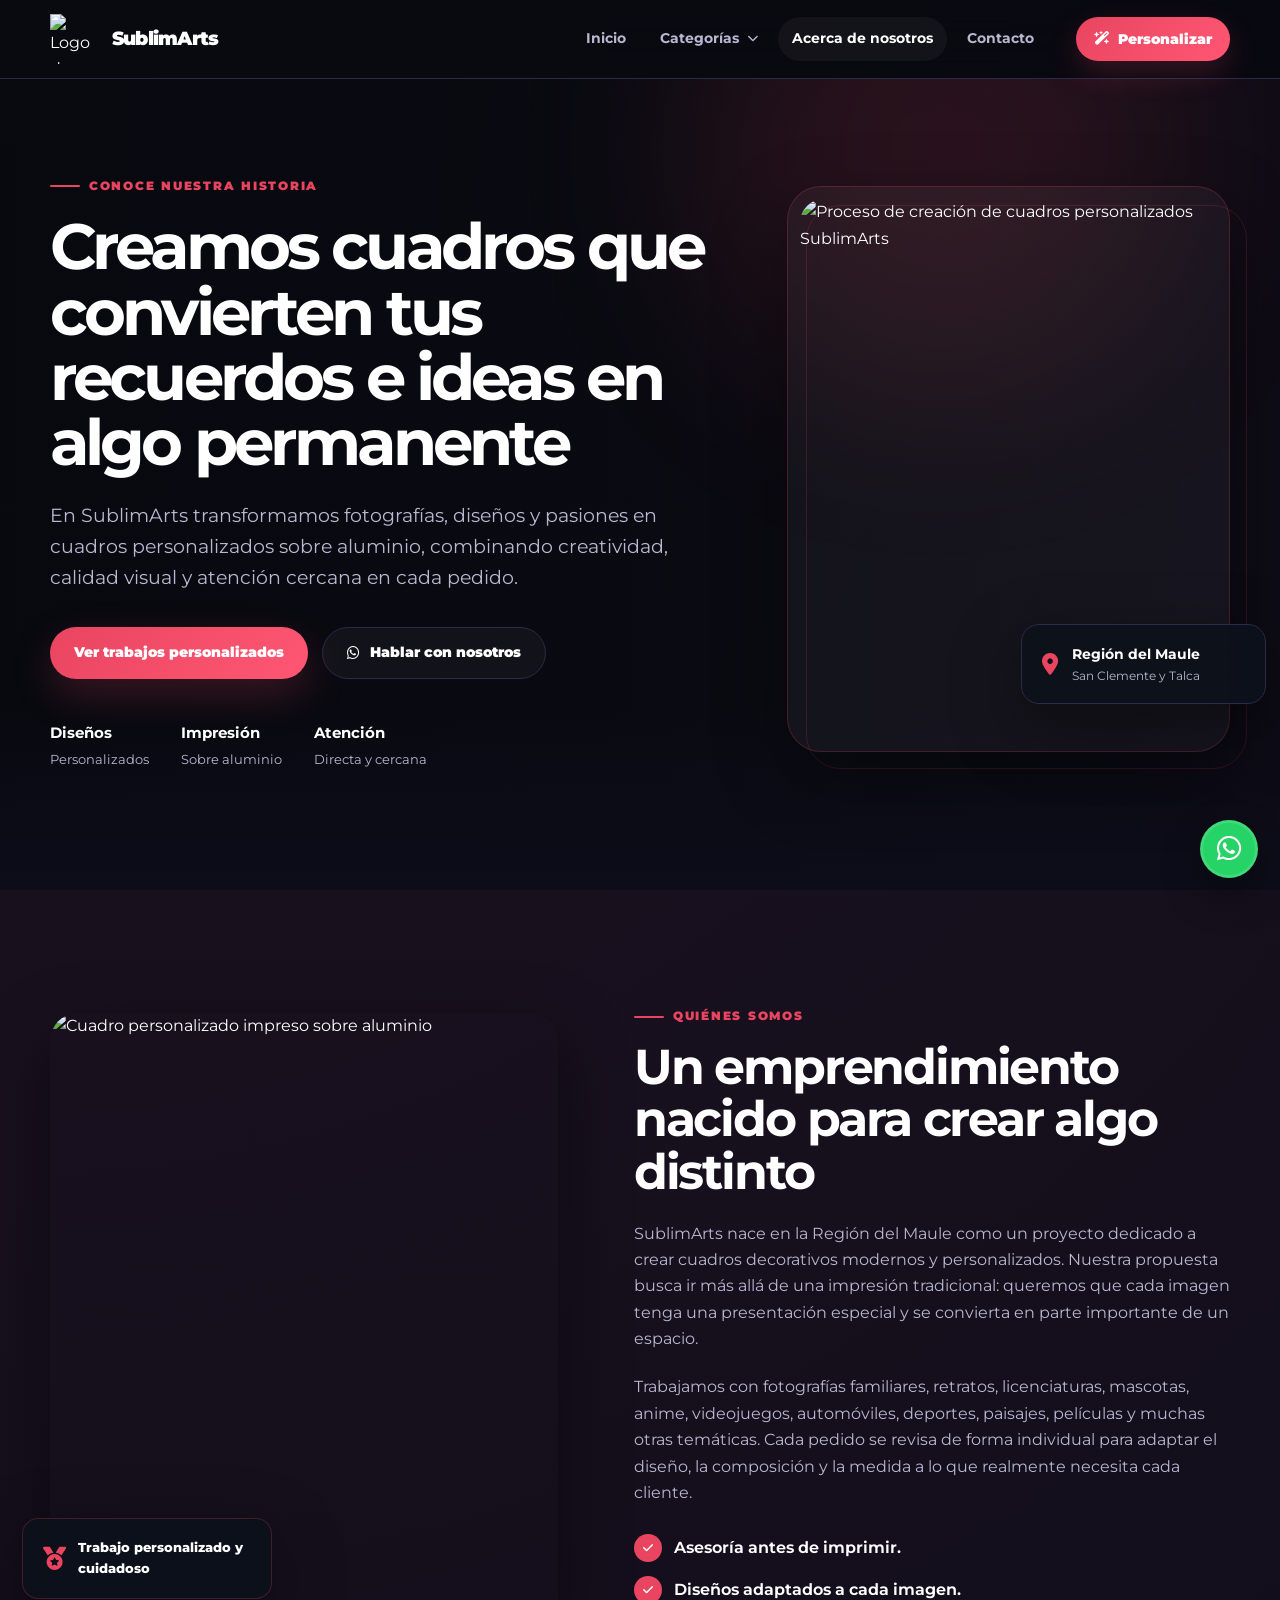
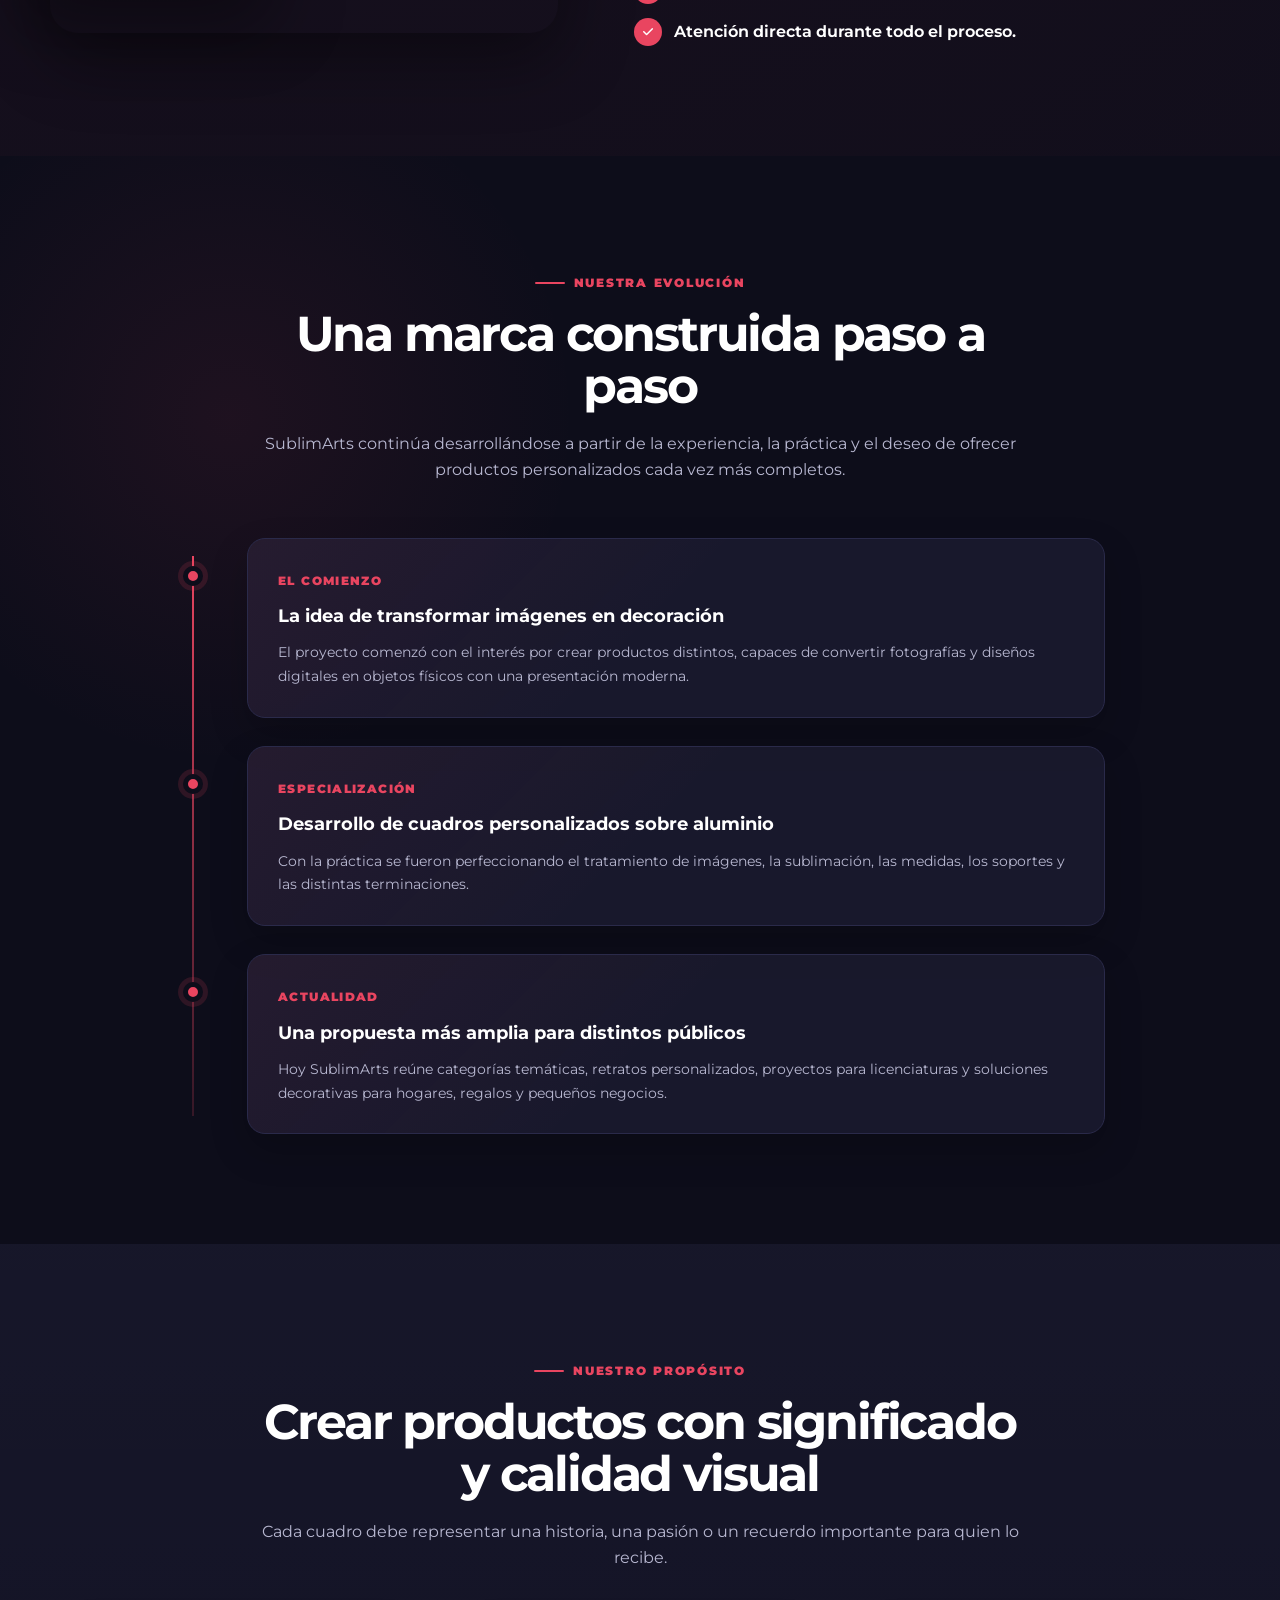
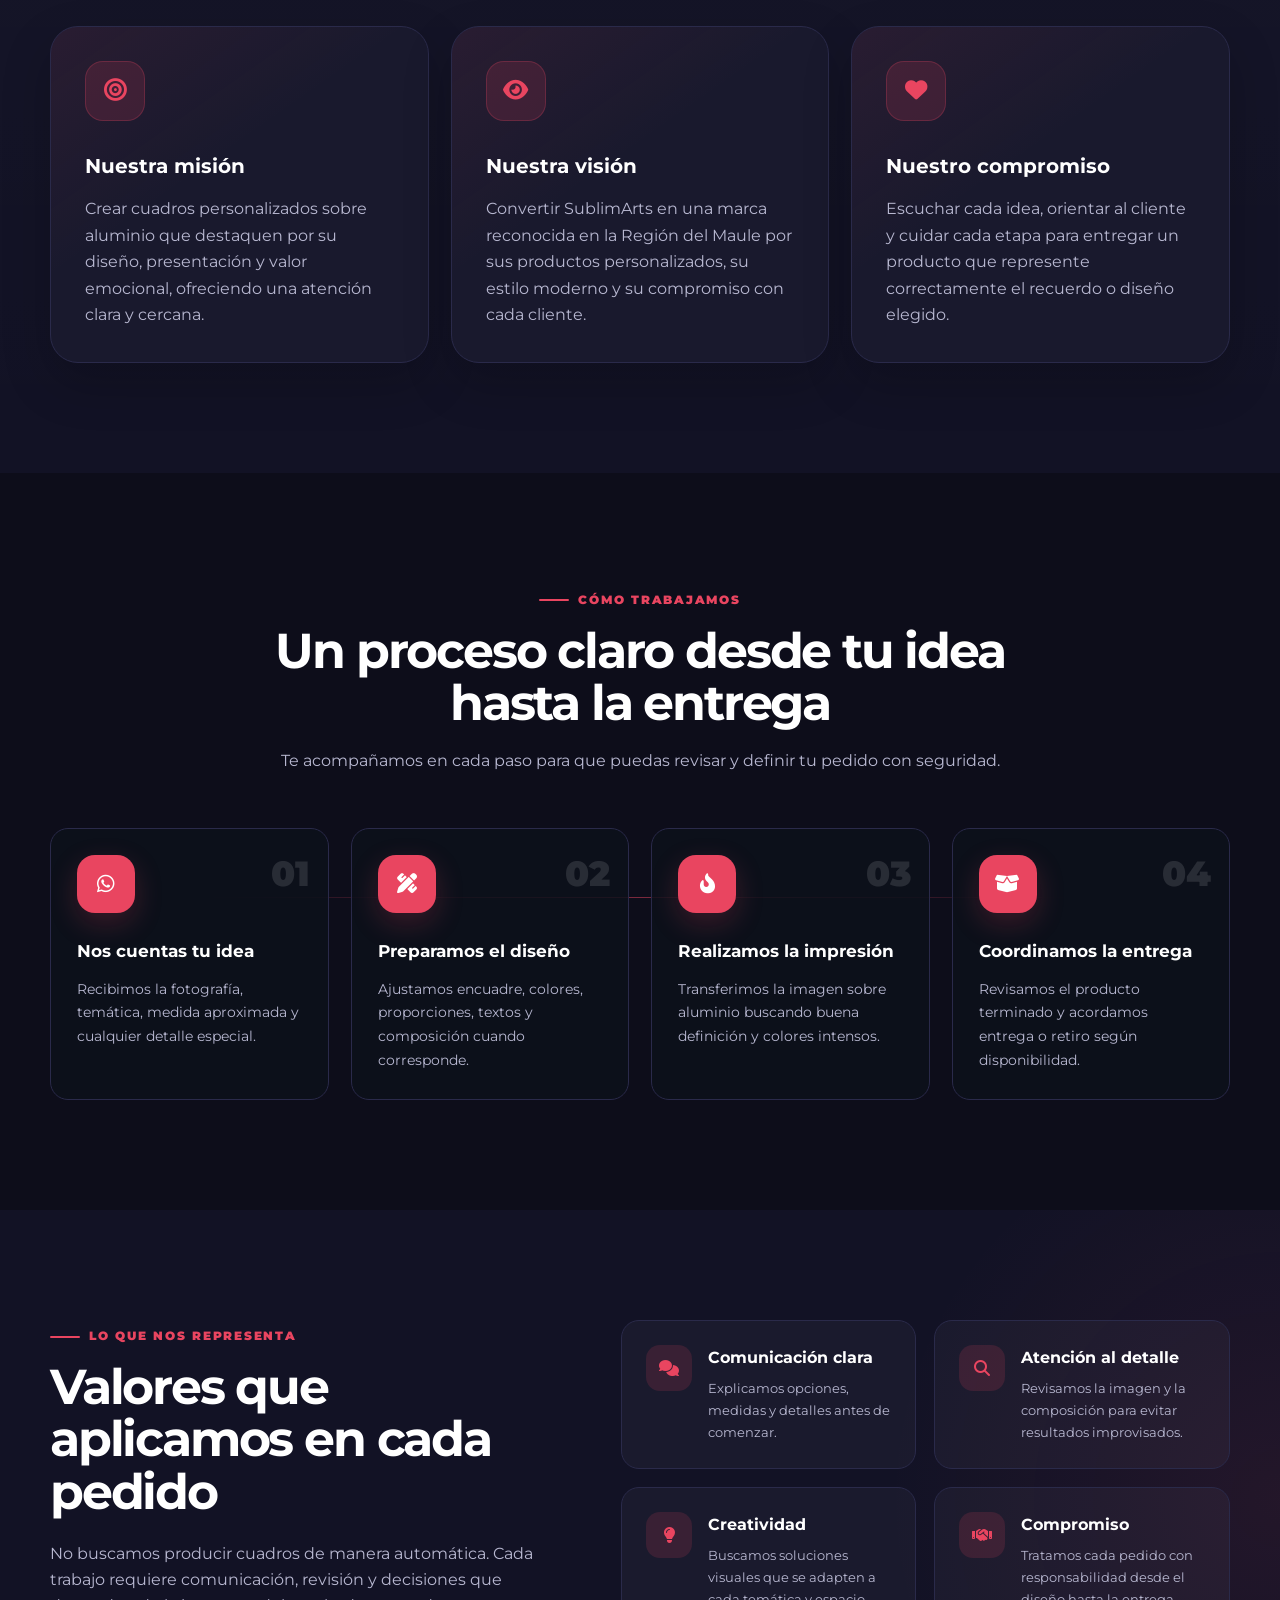
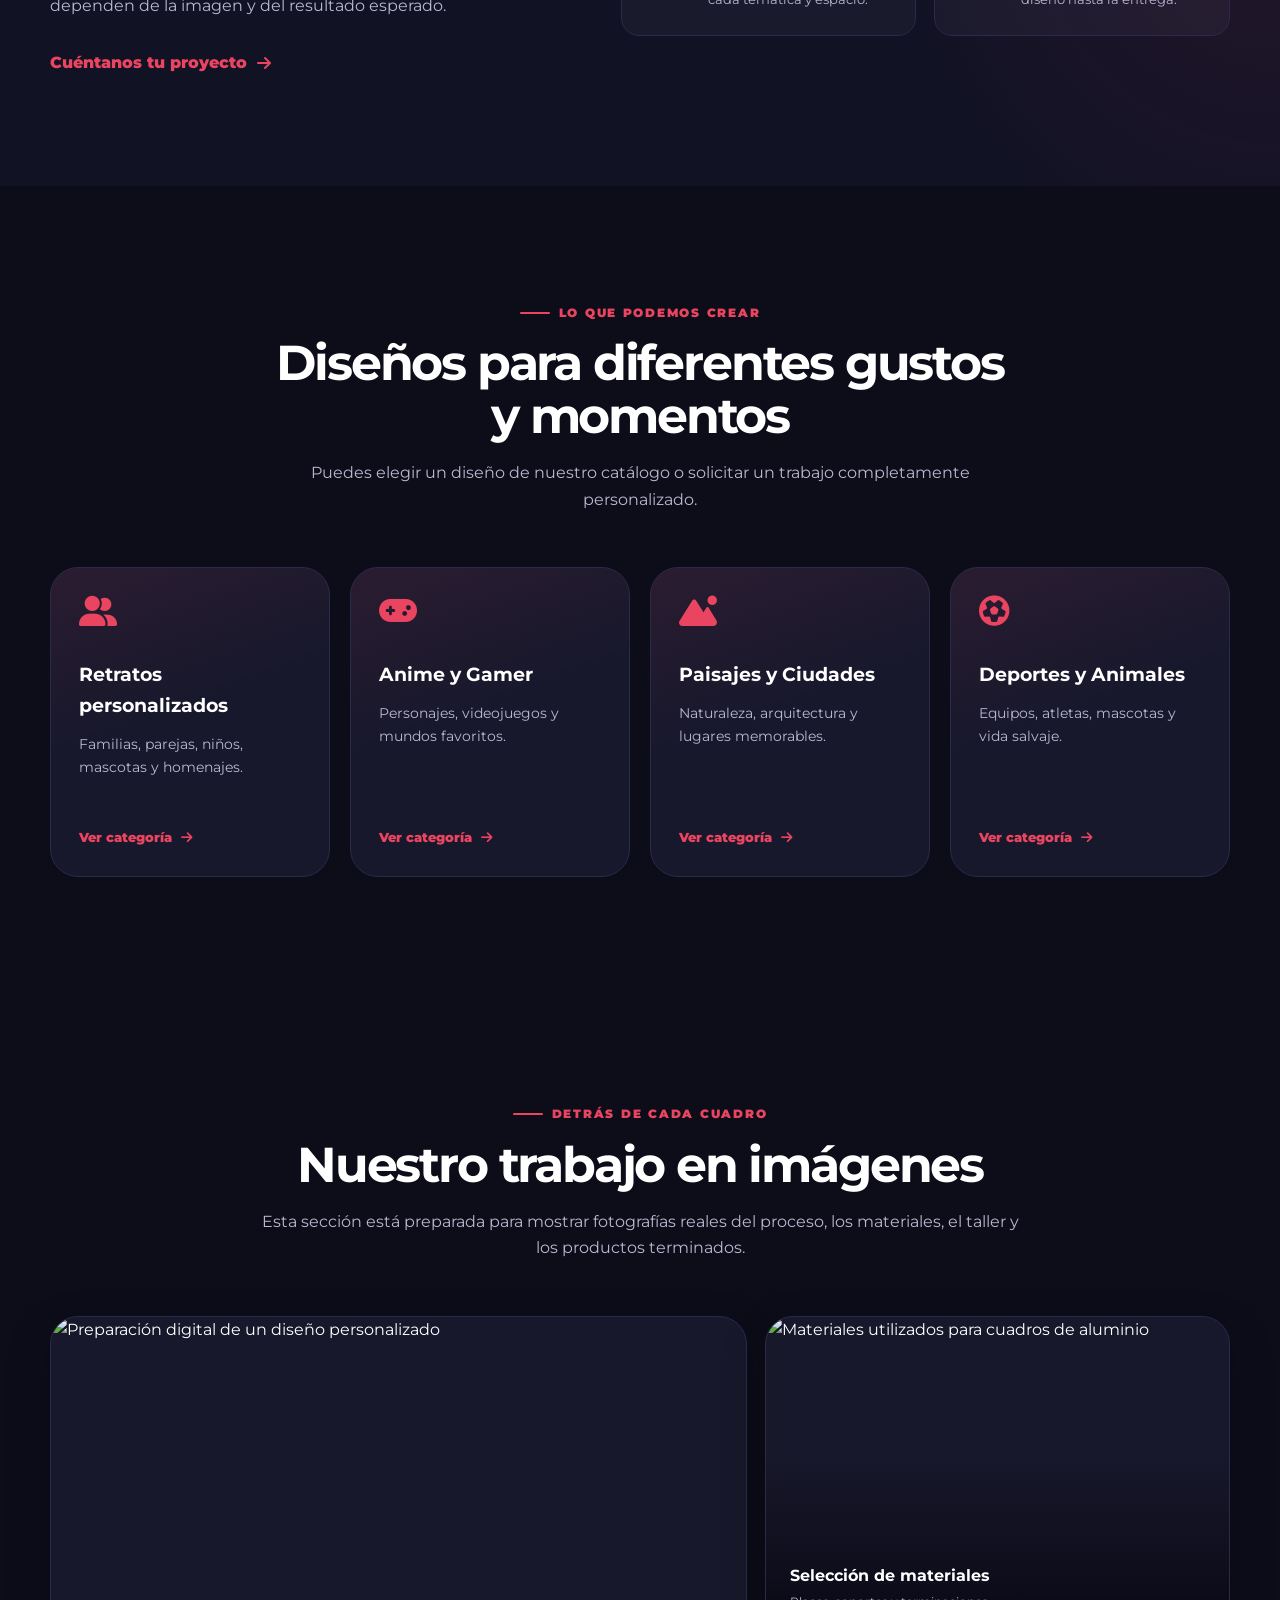
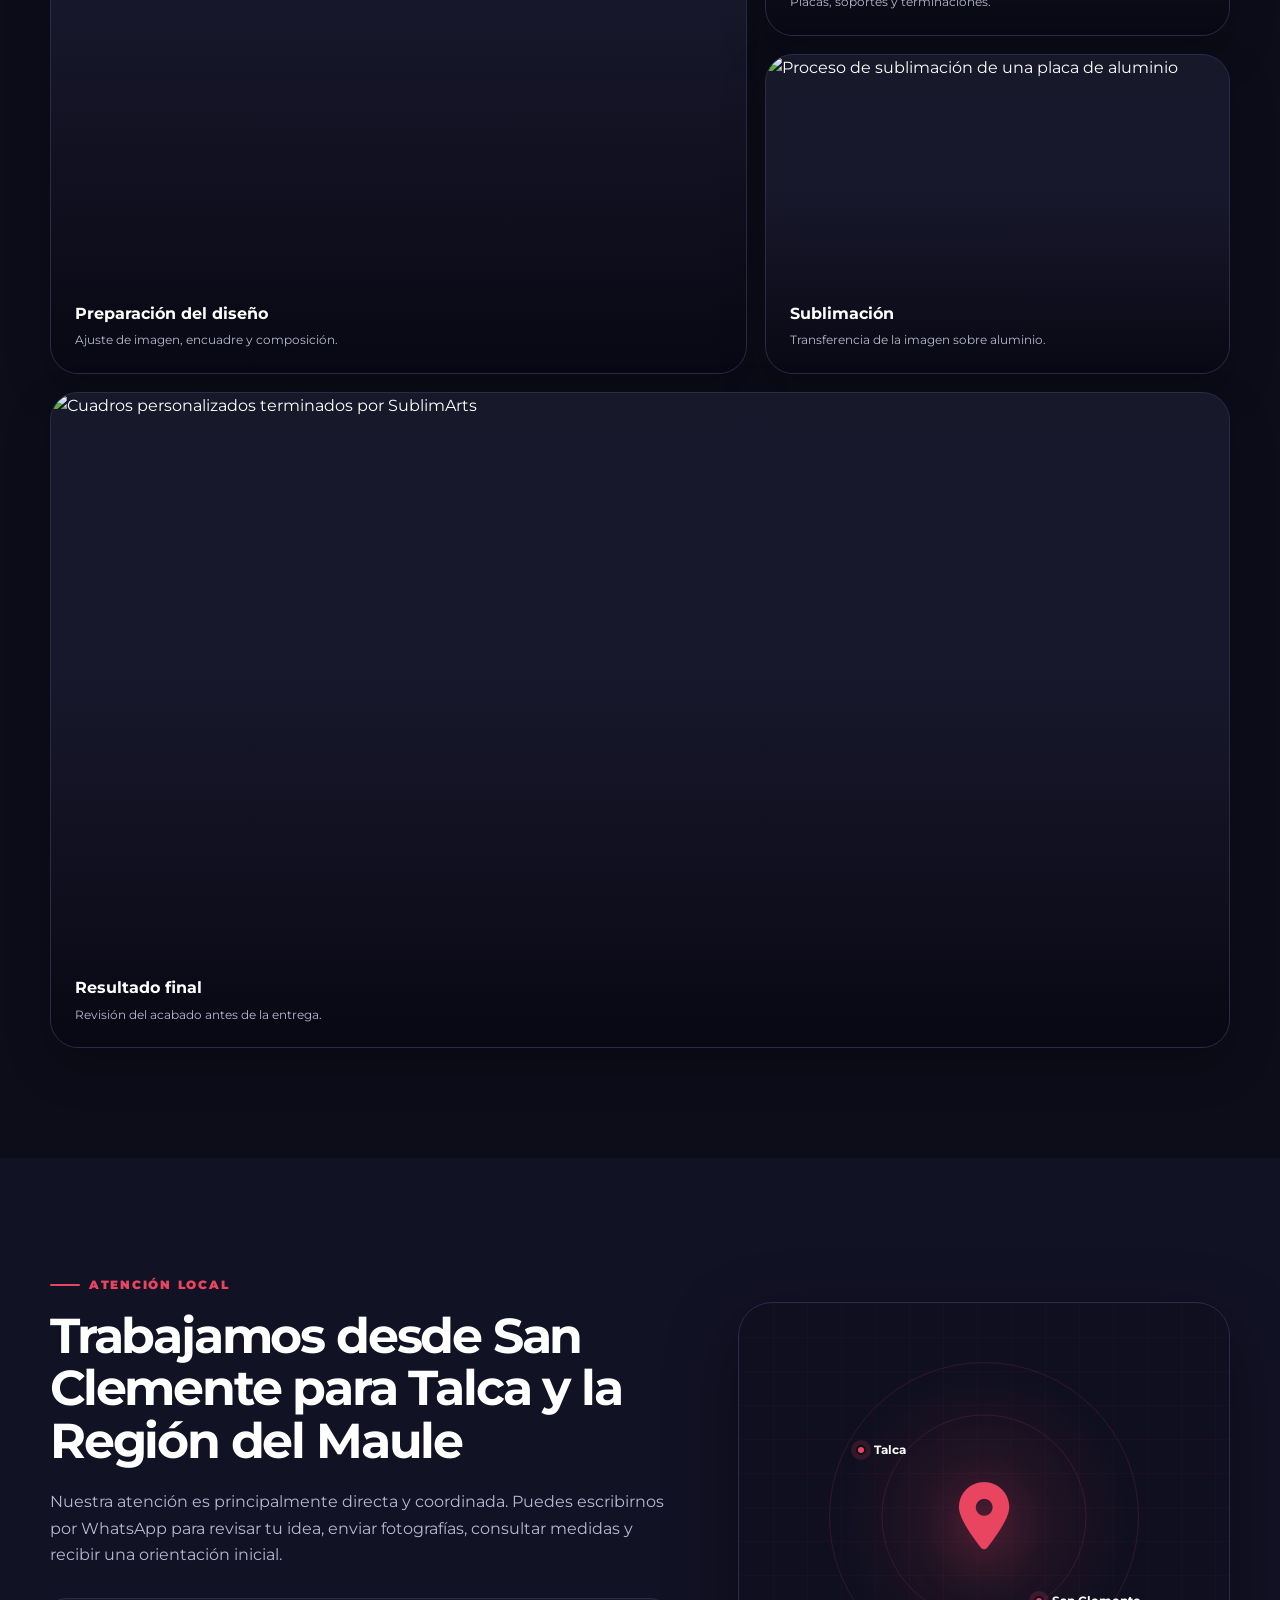
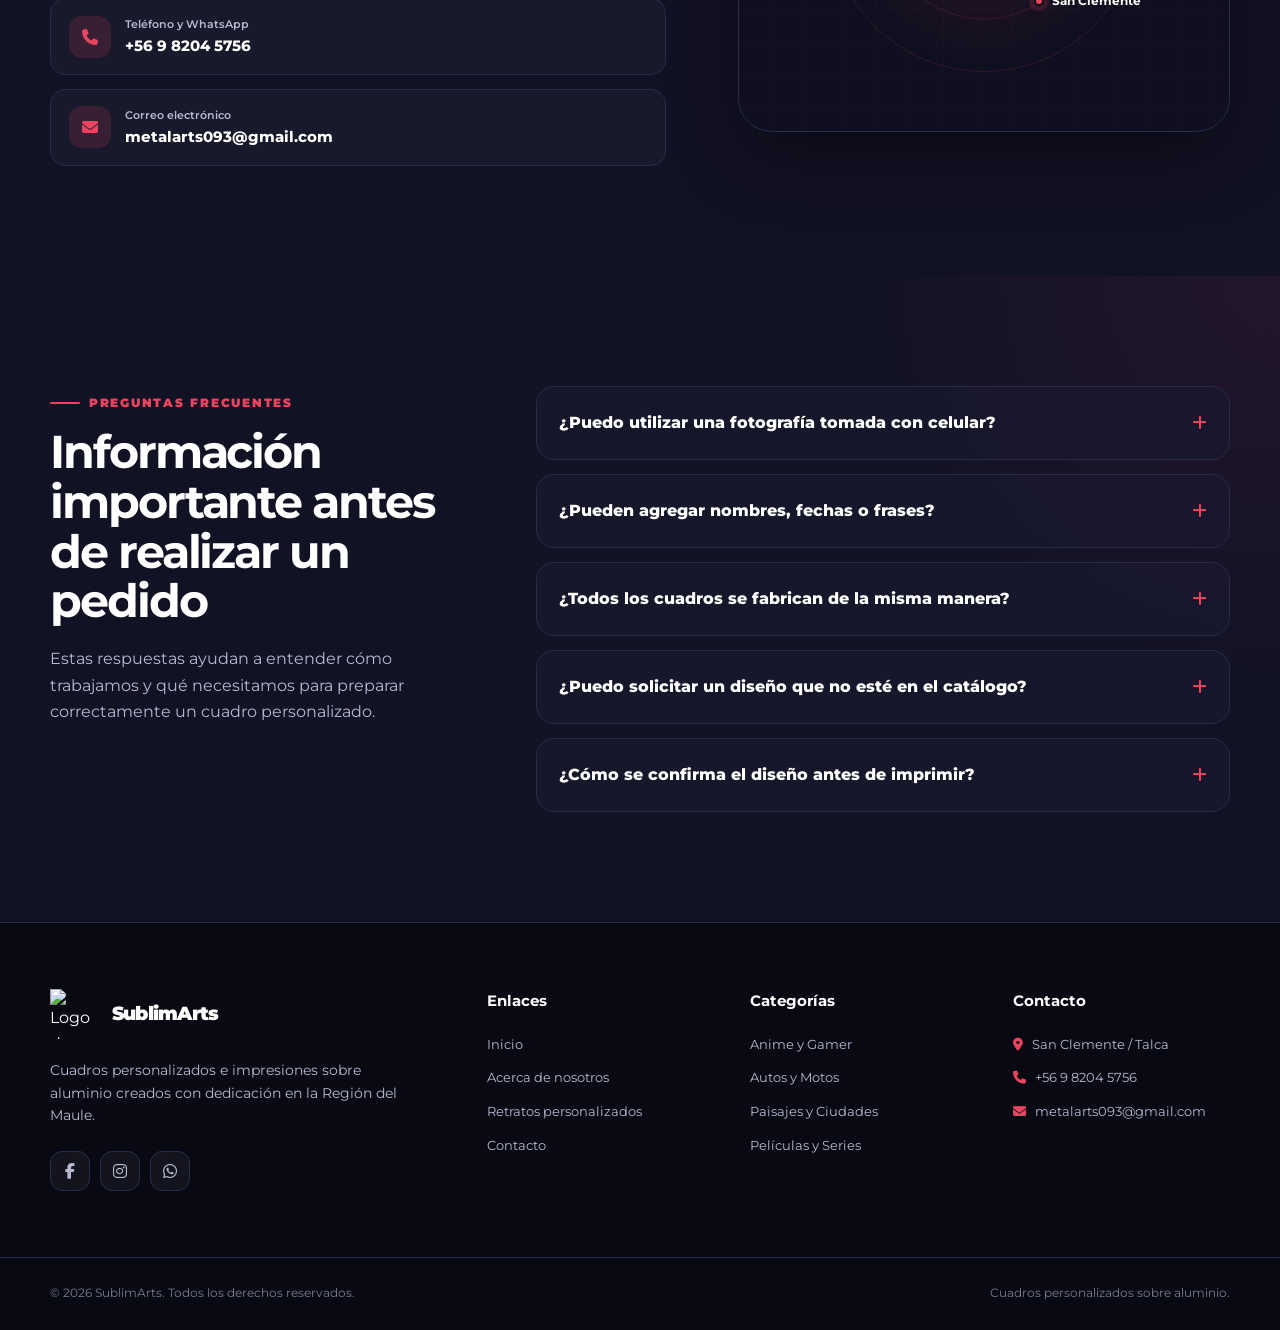
==== acerca-de-nosotros.html @ fb64262b "primercommit" ====
<!DOCTYPE html>
<html lang="es-CL">
<head>
    <meta charset="UTF-8">
    <meta name="viewport" content="width=device-width, initial-scale=1.0, viewport-fit=cover">

    <title>Acerca de Nosotros | SublimArts Chile</title>
    <meta name="description" content="Conoce SublimArts, emprendimiento de San Clemente y Talca especializado en cuadros personalizados e impresiones sobre aluminio con acabado moderno y alta definición.">
    <meta name="keywords" content="SublimArts, cuadros personalizados, cuadros de aluminio, sublimación, Talca, San Clemente, cuadros metálicos, regalos personalizados">
    <meta name="author" content="SublimArts">
    <meta name="robots" content="index, follow, max-image-preview:large">

    <link rel="canonical" href="https://sublimarts.001webhospedaje.com/acerca-de-nosotros.html">

    <meta property="og:type" content="website">
    <meta property="og:locale" content="es_CL">
    <meta property="og:site_name" content="SublimArts">
    <meta property="og:title" content="Acerca de Nosotros | SublimArts">
    <meta property="og:description" content="Transformamos fotografías, diseños e ideas en cuadros personalizados sobre aluminio.">
    <meta property="og:url" content="https://sublimarts.001webhospedaje.com/acerca-de-nosotros.html">
    <meta property="og:image" content="https://sublimarts.001webhospedaje.com/img/acerca-de-nosotros/sublimarts-taller.webp">

    <meta name="twitter:card" content="summary_large_image">
    <meta name="twitter:title" content="Acerca de SublimArts">
    <meta name="twitter:description" content="Cuadros personalizados sobre aluminio, creados con dedicación en la Región del Maule.">
    <meta name="twitter:image" content="https://sublimarts.001webhospedaje.com/img/acerca-de-nosotros/sublimarts-taller.webp">

    <link rel="preconnect" href="https://fonts.googleapis.com">
    <link rel="preconnect" href="https://fonts.gstatic.com" crossorigin>
    <link rel="stylesheet" href="https://fonts.googleapis.com/css2?family=Montserrat:wght@300;400;500;600;700;800;900&display=swap">
    <link rel="stylesheet" href="https://cdnjs.cloudflare.com/ajax/libs/font-awesome/6.5.2/css/all.min.css">
    <link rel="stylesheet" href="css/acerca-de-nosotros.css">
</head>

<body>
    <a class="skip-link" href="#contenido-principal">Saltar al contenido principal</a>

    <a
        class="whatsapp-flotante"
        href="https://wa.me/56982045756?text=Hola%20SublimArts,%20quiero%20cotizar%20un%20cuadro%20personalizado."
        target="_blank"
        rel="noopener noreferrer"
        aria-label="Cotizar un cuadro por WhatsApp"
    >
        <i class="fab fa-whatsapp" aria-hidden="true"></i>
    </a>

    <header class="header-principal">
        <nav class="navegacion" aria-label="Menú principal">
            <div class="contenedor-navegacion">
                <a class="logo-contenedor" href="index.html" aria-label="SublimArts, ir al inicio">
                    <img
                        class="logo"
                        src="img/logo-sublimarts.png"
                        alt="Logo de SublimArts"
                        width="52"
                        height="52"
                    >
                    <span class="titulo-logo">SublimArts</span>
                </a>

                <ul class="menu-principal" id="menu-principal">
                    <li><a class="enlace-menu" href="index.html">Inicio</a></li>

                    <li class="menu-con-desplegable" id="categorias-dropdown">
                        <button
                            class="enlace-menu-desplegable"
                            id="categorias-btn"
                            type="button"
                            aria-expanded="false"
                            aria-controls="categorias-submenu"
                        >
                            Categorías
                            <i class="fas fa-chevron-down flecha-desplegable" aria-hidden="true"></i>
                        </button>

                        <ul class="submenu" id="categorias-submenu">
                            <li><a href="categoria1.html">Anime y Gamer</a></li>
                            <li><a href="autos-motos.html">Autos y Motos</a></li>
                            <li><a href="paisajes-ciudades.html">Paisajes y Ciudades</a></li>
                            <li><a href="religion-espiritualidad.html">Religión y Espiritualidad</a></li>
                            <li><a href="peliculas-series.html">Películas y Series</a></li>
                            <li><a href="deportes-animales.html">Deportes y Animales</a></li>
                            <li><a href="retratos-personalizados.html">Retratos Personalizados</a></li>
                        </ul>
                    </li>

                    <li><a class="enlace-menu activo" href="acerca-de-nosotros.html" aria-current="page">Acerca de nosotros</a></li>
                    <li><a class="enlace-menu" href="contacto.html">Contacto</a></li>
                </ul>

                <a class="boton-personalizar" href="contacto.html">
                    <i class="fas fa-wand-magic-sparkles" aria-hidden="true"></i>
                    <span>Personalizar</span>
                </a>

                <button
                    class="boton-menu-mobile"
                    id="boton-menu-mobile"
                    type="button"
                    aria-label="Abrir menú"
                    aria-expanded="false"
                    aria-controls="menu-principal"
                >
                    <i class="fas fa-bars" aria-hidden="true"></i>
                </button>
            </div>
        </nav>
    </header>

    <div class="menu-overlay" id="menu-overlay" aria-hidden="true"></div>

    <main id="contenido-principal">
        <section class="hero-acerca" aria-labelledby="titulo-principal">
            <div class="hero-overlay"></div>

            <div class="contenedor hero-grid">
                <div class="hero-contenido">
                    <span class="etiqueta-seccion">Conoce nuestra historia</span>

                    <h1 id="titulo-principal">
                        Creamos cuadros que convierten tus recuerdos e ideas en algo permanente
                    </h1>

                    <p>
                        En SublimArts transformamos fotografías, diseños y pasiones en cuadros
                        personalizados sobre aluminio, combinando creatividad, calidad visual y
                        atención cercana en cada pedido.
                    </p>

                    <div class="hero-acciones">
                        <a class="boton-principal" href="retratos-personalizados.html">
                            Ver trabajos personalizados
                        </a>

                        <a
                            class="boton-secundario"
                            href="https://wa.me/56982045756?text=Hola%20SublimArts,%20quiero%20conocer%20más%20sobre%20sus%20cuadros."
                            target="_blank"
                            rel="noopener noreferrer"
                        >
                            <i class="fab fa-whatsapp" aria-hidden="true"></i>
                            Hablar con nosotros
                        </a>
                    </div>

                    <div class="hero-datos" aria-label="Características principales">
                        <div>
                            <strong>Diseños</strong>
                            <span>Personalizados</span>
                        </div>
                        <div>
                            <strong>Impresión</strong>
                            <span>Sobre aluminio</span>
                        </div>
                        <div>
                            <strong>Atención</strong>
                            <span>Directa y cercana</span>
                        </div>
                    </div>
                </div>

                <div class="hero-imagen">
                    <div class="marco-imagen">
                        <img
                            src="img/acerca-de-nosotros/sublimarts-taller.webp"
                            alt="Proceso de creación de cuadros personalizados SublimArts"
                            width="760"
                            height="920"
                        >
                    </div>

                    <div class="tarjeta-flotante">
                        <i class="fas fa-location-dot" aria-hidden="true"></i>
                        <div>
                            <strong>Región del Maule</strong>
                            <span>San Clemente y Talca</span>
                        </div>
                    </div>
                </div>
            </div>
        </section>

        <section class="seccion historia" aria-labelledby="titulo-historia">
            <div class="contenedor historia-grid">
                <div class="bloque-imagen-secundaria">
                    <img
                        src="img/acerca-de-nosotros/cuadro-metalico-sublimarts.webp"
                        alt="Cuadro personalizado impreso sobre aluminio"
                        loading="lazy"
                        width="760"
                        height="620"
                    >

                    <div class="distintivo-calidad">
                        <i class="fas fa-medal" aria-hidden="true"></i>
                        <span>Trabajo personalizado y cuidadoso</span>
                    </div>
                </div>

                <div class="bloque-texto">
                    <span class="etiqueta-seccion">Quiénes somos</span>
                    <h2 id="titulo-historia">Un emprendimiento nacido para crear algo distinto</h2>

                    <p>
                        SublimArts nace en la Región del Maule como un proyecto dedicado a crear
                        cuadros decorativos modernos y personalizados. Nuestra propuesta busca ir
                        más allá de una impresión tradicional: queremos que cada imagen tenga una
                        presentación especial y se convierta en parte importante de un espacio.
                    </p>

                    <p>
                        Trabajamos con fotografías familiares, retratos, licenciaturas, mascotas,
                        anime, videojuegos, automóviles, deportes, paisajes, películas y muchas
                        otras temáticas. Cada pedido se revisa de forma individual para adaptar el
                        diseño, la composición y la medida a lo que realmente necesita cada cliente.
                    </p>

                    <div class="lista-destacada">
                        <div>
                            <i class="fas fa-check" aria-hidden="true"></i>
                            <span>Asesoría antes de imprimir.</span>
                        </div>
                        <div>
                            <i class="fas fa-check" aria-hidden="true"></i>
                            <span>Diseños adaptados a cada imagen.</span>
                        </div>
                        <div>
                            <i class="fas fa-check" aria-hidden="true"></i>
                            <span>Atención directa durante todo el proceso.</span>
                        </div>
                    </div>
                </div>
            </div>
        </section>


        <section class="seccion trayectoria" aria-labelledby="titulo-trayectoria">
            <div class="contenedor">
                <header class="encabezado-seccion">
                    <span class="etiqueta-seccion">Nuestra evolución</span>
                    <h2 id="titulo-trayectoria">Una marca construida paso a paso</h2>
                    <p>
                        SublimArts continúa desarrollándose a partir de la experiencia, la práctica
                        y el deseo de ofrecer productos personalizados cada vez más completos.
                    </p>
                </header>

                <div class="timeline">
                    <article class="timeline-item">
                        <span class="timeline-punto" aria-hidden="true"></span>
                        <div class="timeline-contenido">
                            <span class="timeline-etapa">El comienzo</span>
                            <h3>La idea de transformar imágenes en decoración</h3>
                            <p>
                                El proyecto comenzó con el interés por crear productos distintos,
                                capaces de convertir fotografías y diseños digitales en objetos físicos
                                con una presentación moderna.
                            </p>
                        </div>
                    </article>

                    <article class="timeline-item">
                        <span class="timeline-punto" aria-hidden="true"></span>
                        <div class="timeline-contenido">
                            <span class="timeline-etapa">Especialización</span>
                            <h3>Desarrollo de cuadros personalizados sobre aluminio</h3>
                            <p>
                                Con la práctica se fueron perfeccionando el tratamiento de imágenes,
                                la sublimación, las medidas, los soportes y las distintas terminaciones.
                            </p>
                        </div>
                    </article>

                    <article class="timeline-item">
                        <span class="timeline-punto" aria-hidden="true"></span>
                        <div class="timeline-contenido">
                            <span class="timeline-etapa">Actualidad</span>
                            <h3>Una propuesta más amplia para distintos públicos</h3>
                            <p>
                                Hoy SublimArts reúne categorías temáticas, retratos personalizados,
                                proyectos para licenciaturas y soluciones decorativas para hogares,
                                regalos y pequeños negocios.
                            </p>
                        </div>
                    </article>
                </div>
            </div>
        </section>

        <section class="seccion mision-vision" aria-labelledby="titulo-proposito">
            <div class="contenedor">
                <header class="encabezado-seccion">
                    <span class="etiqueta-seccion">Nuestro propósito</span>
                    <h2 id="titulo-proposito">Crear productos con significado y calidad visual</h2>
                    <p>
                        Cada cuadro debe representar una historia, una pasión o un recuerdo
                        importante para quien lo recibe.
                    </p>
                </header>

                <div class="grid-proposito">
                    <article class="tarjeta-proposito">
                        <div class="icono-tarjeta">
                            <i class="fas fa-bullseye" aria-hidden="true"></i>
                        </div>
                        <h3>Nuestra misión</h3>
                        <p>
                            Crear cuadros personalizados sobre aluminio que destaquen por su diseño,
                            presentación y valor emocional, ofreciendo una atención clara y cercana.
                        </p>
                    </article>

                    <article class="tarjeta-proposito">
                        <div class="icono-tarjeta">
                            <i class="fas fa-eye" aria-hidden="true"></i>
                        </div>
                        <h3>Nuestra visión</h3>
                        <p>
                            Convertir SublimArts en una marca reconocida en la Región del Maule por
                            sus productos personalizados, su estilo moderno y su compromiso con cada cliente.
                        </p>
                    </article>

                    <article class="tarjeta-proposito">
                        <div class="icono-tarjeta">
                            <i class="fas fa-heart" aria-hidden="true"></i>
                        </div>
                        <h3>Nuestro compromiso</h3>
                        <p>
                            Escuchar cada idea, orientar al cliente y cuidar cada etapa para entregar
                            un producto que represente correctamente el recuerdo o diseño elegido.
                        </p>
                    </article>
                </div>
            </div>
        </section>

        <section class="seccion proceso" aria-labelledby="titulo-proceso">
            <div class="contenedor">
                <header class="encabezado-seccion">
                    <span class="etiqueta-seccion">Cómo trabajamos</span>
                    <h2 id="titulo-proceso">Un proceso claro desde tu idea hasta la entrega</h2>
                    <p>
                        Te acompañamos en cada paso para que puedas revisar y definir tu pedido con seguridad.
                    </p>
                </header>

                <div class="linea-proceso">
                    <article class="paso-proceso">
                        <span class="numero-paso">01</span>
                        <div class="icono-paso">
                            <i class="fab fa-whatsapp" aria-hidden="true"></i>
                        </div>
                        <h3>Nos cuentas tu idea</h3>
                        <p>
                            Recibimos la fotografía, temática, medida aproximada y cualquier detalle especial.
                        </p>
                    </article>

                    <article class="paso-proceso">
                        <span class="numero-paso">02</span>
                        <div class="icono-paso">
                            <i class="fas fa-pen-ruler" aria-hidden="true"></i>
                        </div>
                        <h3>Preparamos el diseño</h3>
                        <p>
                            Ajustamos encuadre, colores, proporciones, textos y composición cuando corresponde.
                        </p>
                    </article>

                    <article class="paso-proceso">
                        <span class="numero-paso">03</span>
                        <div class="icono-paso">
                            <i class="fas fa-fire-flame-curved" aria-hidden="true"></i>
                        </div>
                        <h3>Realizamos la impresión</h3>
                        <p>
                            Transferimos la imagen sobre aluminio buscando buena definición y colores intensos.
                        </p>
                    </article>

                    <article class="paso-proceso">
                        <span class="numero-paso">04</span>
                        <div class="icono-paso">
                            <i class="fas fa-box-open" aria-hidden="true"></i>
                        </div>
                        <h3>Coordinamos la entrega</h3>
                        <p>
                            Revisamos el producto terminado y acordamos entrega o retiro según disponibilidad.
                        </p>
                    </article>
                </div>
            </div>
        </section>

        <section class="seccion valores" aria-labelledby="titulo-valores">
            <div class="contenedor valores-grid">
                <div class="contenido-valores">
                    <span class="etiqueta-seccion">Lo que nos representa</span>
                    <h2 id="titulo-valores">Valores que aplicamos en cada pedido</h2>
                    <p>
                        No buscamos producir cuadros de manera automática. Cada trabajo requiere
                        comunicación, revisión y decisiones que dependen de la imagen y del resultado esperado.
                    </p>

                    <a class="enlace-destacado" href="contacto.html">
                        Cuéntanos tu proyecto
                        <i class="fas fa-arrow-right" aria-hidden="true"></i>
                    </a>
                </div>

                <div class="grid-valores">
                    <article class="valor-item">
                        <i class="fas fa-comments" aria-hidden="true"></i>
                        <div>
                            <h3>Comunicación clara</h3>
                            <p>Explicamos opciones, medidas y detalles antes de comenzar.</p>
                        </div>
                    </article>

                    <article class="valor-item">
                        <i class="fas fa-magnifying-glass" aria-hidden="true"></i>
                        <div>
                            <h3>Atención al detalle</h3>
                            <p>Revisamos la imagen y la composición para evitar resultados improvisados.</p>
                        </div>
                    </article>

                    <article class="valor-item">
                        <i class="fas fa-lightbulb" aria-hidden="true"></i>
                        <div>
                            <h3>Creatividad</h3>
                            <p>Buscamos soluciones visuales que se adapten a cada temática y espacio.</p>
                        </div>
                    </article>

                    <article class="valor-item">
                        <i class="fas fa-handshake" aria-hidden="true"></i>
                        <div>
                            <h3>Compromiso</h3>
                            <p>Tratamos cada pedido con responsabilidad desde el diseño hasta la entrega.</p>
                        </div>
                    </article>
                </div>
            </div>
        </section>

        <section class="seccion categorias" aria-labelledby="titulo-categorias">
            <div class="contenedor">
                <header class="encabezado-seccion">
                    <span class="etiqueta-seccion">Lo que podemos crear</span>
                    <h2 id="titulo-categorias">Diseños para diferentes gustos y momentos</h2>
                    <p>
                        Puedes elegir un diseño de nuestro catálogo o solicitar un trabajo completamente personalizado.
                    </p>
                </header>

                <div class="grid-categorias">
                    <a class="categoria-card" href="retratos-personalizados.html">
                        <i class="fas fa-user-group" aria-hidden="true"></i>
                        <h3>Retratos personalizados</h3>
                        <p>Familias, parejas, niños, mascotas y homenajes.</p>
                        <span>Ver categoría <i class="fas fa-arrow-right" aria-hidden="true"></i></span>
                    </a>

                    <a class="categoria-card" href="categoria1.html">
                        <i class="fas fa-gamepad" aria-hidden="true"></i>
                        <h3>Anime y Gamer</h3>
                        <p>Personajes, videojuegos y mundos favoritos.</p>
                        <span>Ver categoría <i class="fas fa-arrow-right" aria-hidden="true"></i></span>
                    </a>

                    <a class="categoria-card" href="paisajes-ciudades.html">
                        <i class="fas fa-mountain-sun" aria-hidden="true"></i>
                        <h3>Paisajes y Ciudades</h3>
                        <p>Naturaleza, arquitectura y lugares memorables.</p>
                        <span>Ver categoría <i class="fas fa-arrow-right" aria-hidden="true"></i></span>
                    </a>

                    <a class="categoria-card" href="deportes-animales.html">
                        <i class="fas fa-futbol" aria-hidden="true"></i>
                        <h3>Deportes y Animales</h3>
                        <p>Equipos, atletas, mascotas y vida salvaje.</p>
                        <span>Ver categoría <i class="fas fa-arrow-right" aria-hidden="true"></i></span>
                    </a>
                </div>
            </div>
        </section>


        <section class="seccion galeria-proceso" aria-labelledby="titulo-galeria">
            <div class="contenedor">
                <header class="encabezado-seccion">
                    <span class="etiqueta-seccion">Detrás de cada cuadro</span>
                    <h2 id="titulo-galeria">Nuestro trabajo en imágenes</h2>
                    <p>
                        Esta sección está preparada para mostrar fotografías reales del proceso,
                        los materiales, el taller y los productos terminados.
                    </p>
                </header>

                <div class="mosaico-proceso">
                    <figure class="galeria-item galeria-item-grande">
                        <img
                            src="img/acerca-de-nosotros/preparacion-diseno.webp"
                            alt="Preparación digital de un diseño personalizado"
                            loading="lazy"
                            width="900"
                            height="700"
                        >
                        <figcaption>
                            <strong>Preparación del diseño</strong>
                            <span>Ajuste de imagen, encuadre y composición.</span>
                        </figcaption>
                    </figure>

                    <figure class="galeria-item">
                        <img
                            src="img/acerca-de-nosotros/materiales-aluminio.webp"
                            alt="Materiales utilizados para cuadros de aluminio"
                            loading="lazy"
                            width="600"
                            height="500"
                        >
                        <figcaption>
                            <strong>Selección de materiales</strong>
                            <span>Placas, soportes y terminaciones.</span>
                        </figcaption>
                    </figure>

                    <figure class="galeria-item">
                        <img
                            src="img/acerca-de-nosotros/proceso-sublimacion.webp"
                            alt="Proceso de sublimación de una placa de aluminio"
                            loading="lazy"
                            width="600"
                            height="500"
                        >
                        <figcaption>
                            <strong>Sublimación</strong>
                            <span>Transferencia de la imagen sobre aluminio.</span>
                        </figcaption>
                    </figure>

                    <figure class="galeria-item galeria-item-horizontal">
                        <img
                            src="img/acerca-de-nosotros/cuadros-terminados.webp"
                            alt="Cuadros personalizados terminados por SublimArts"
                            loading="lazy"
                            width="900"
                            height="500"
                        >
                        <figcaption>
                            <strong>Resultado final</strong>
                            <span>Revisión del acabado antes de la entrega.</span>
                        </figcaption>
                    </figure>
                </div>
            </div>
        </section>

        <section class="seccion cobertura" aria-labelledby="titulo-cobertura">
            <div class="contenedor cobertura-grid">
                <div>
                    <span class="etiqueta-seccion">Atención local</span>
                    <h2 id="titulo-cobertura">Trabajamos desde San Clemente para Talca y la Región del Maule</h2>

                    <p>
                        Nuestra atención es principalmente directa y coordinada. Puedes escribirnos
                        por WhatsApp para revisar tu idea, enviar fotografías, consultar medidas y
                        recibir una orientación inicial.
                    </p>

                    <div class="datos-contacto">
                        <a href="tel:+56982045756">
                            <i class="fas fa-phone" aria-hidden="true"></i>
                            <span>
                                <small>Teléfono y WhatsApp</small>
                                +56 9 8204 5756
                            </span>
                        </a>

                        <a href="mailto:metalarts093@gmail.com">
                            <i class="fas fa-envelope" aria-hidden="true"></i>
                            <span>
                                <small>Correo electrónico</small>
                                metalarts093@gmail.com
                            </span>
                        </a>
                    </div>
                </div>

                <div class="mapa-visual" aria-label="Zona de atención de SublimArts">
                    <div class="mapa-circulo circulo-uno"></div>
                    <div class="mapa-circulo circulo-dos"></div>
                    <div class="mapa-punto punto-talca">
                        <span></span>
                        <strong>Talca</strong>
                    </div>
                    <div class="mapa-punto punto-san-clemente">
                        <span></span>
                        <strong>San Clemente</strong>
                    </div>
                    <i class="fas fa-location-dot icono-mapa" aria-hidden="true"></i>
                </div>
            </div>
        </section>

        <section class="seccion preguntas-frecuentes" aria-labelledby="titulo-preguntas">
            <div class="contenedor faq-grid">
                <div class="faq-introduccion">
                    <span class="etiqueta-seccion">Preguntas frecuentes</span>
                    <h2 id="titulo-preguntas">Información importante antes de realizar un pedido</h2>
                    <p>
                        Estas respuestas ayudan a entender cómo trabajamos y qué necesitamos para
                        preparar correctamente un cuadro personalizado.
                    </p>
                </div>

                <div class="faq-lista">
                    <article class="faq-item">
                        <button class="faq-pregunta" type="button" aria-expanded="false">
                            <span>¿Puedo utilizar una fotografía tomada con celular?</span>
                            <i class="fas fa-plus" aria-hidden="true"></i>
                        </button>
                        <div class="faq-respuesta">
                            <p>
                                Sí. Antes de imprimir revisamos la resolución, iluminación y nitidez.
                                Mientras mejor sea la fotografía original, mejor será el resultado final.
                            </p>
                        </div>
                    </article>

                    <article class="faq-item">
                        <button class="faq-pregunta" type="button" aria-expanded="false">
                            <span>¿Pueden agregar nombres, fechas o frases?</span>
                            <i class="fas fa-plus" aria-hidden="true"></i>
                        </button>
                        <div class="faq-respuesta">
                            <p>
                                Sí. Los textos pueden integrarse al diseño siempre que se definan antes
                                de aprobar la composición final.
                            </p>
                        </div>
                    </article>

                    <article class="faq-item">
                        <button class="faq-pregunta" type="button" aria-expanded="false">
                            <span>¿Todos los cuadros se fabrican de la misma manera?</span>
                            <i class="fas fa-plus" aria-hidden="true"></i>
                        </button>
                        <div class="faq-respuesta">
                            <p>
                                No necesariamente. La placa, el soporte y la terminación pueden variar
                                según la medida, el diseño y el tipo de presentación acordada.
                            </p>
                        </div>
                    </article>

                    <article class="faq-item">
                        <button class="faq-pregunta" type="button" aria-expanded="false">
                            <span>¿Puedo solicitar un diseño que no esté en el catálogo?</span>
                            <i class="fas fa-plus" aria-hidden="true"></i>
                        </button>
                        <div class="faq-respuesta">
                            <p>
                                Sí. El catálogo sirve como referencia, pero también desarrollamos
                                composiciones basadas en ideas, fotografías o temáticas específicas.
                            </p>
                        </div>
                    </article>

                    <article class="faq-item">
                        <button class="faq-pregunta" type="button" aria-expanded="false">
                            <span>¿Cómo se confirma el diseño antes de imprimir?</span>
                            <i class="fas fa-plus" aria-hidden="true"></i>
                        </button>
                        <div class="faq-respuesta">
                            <p>
                                La propuesta se revisa con el cliente y solo se continúa con la
                                fabricación después de confirmar los elementos principales del diseño.
                            </p>
                        </div>
                    </article>
                </div>
            </div>
        </section>

    </main>

    <footer class="footer-principal">
        <div class="contenedor footer-grid">
            <section class="footer-marca">
                <a class="logo-contenedor" href="index.html">
                    <img
                        class="logo"
                        src="img/logo-sublimarts.png"
                        alt="Logo de SublimArts"
                        width="52"
                        height="52"
                    >
                    <span class="titulo-logo">SublimArts</span>
                </a>

                <p>
                    Cuadros personalizados e impresiones sobre aluminio creados con dedicación en la Región del Maule.
                </p>

                <div class="redes-sociales">
                    <a href="#" aria-label="Facebook de SublimArts"><i class="fab fa-facebook-f" aria-hidden="true"></i></a>
                    <a href="#" aria-label="Instagram de SublimArts"><i class="fab fa-instagram" aria-hidden="true"></i></a>
                    <a href="https://wa.me/56982045756" target="_blank" rel="noopener noreferrer" aria-label="WhatsApp de SublimArts"><i class="fab fa-whatsapp" aria-hidden="true"></i></a>
                </div>
            </section>

            <nav class="footer-columna" aria-label="Navegación del pie de página">
                <h3>Enlaces</h3>
                <ul>
                    <li><a href="index.html">Inicio</a></li>
                    <li><a href="acerca-de-nosotros.html">Acerca de nosotros</a></li>
                    <li><a href="retratos-personalizados.html">Retratos personalizados</a></li>
                    <li><a href="contacto.html">Contacto</a></li>
                </ul>
            </nav>

            <nav class="footer-columna" aria-label="Categorías del pie de página">
                <h3>Categorías</h3>
                <ul>
                    <li><a href="categoria1.html">Anime y Gamer</a></li>
                    <li><a href="autos-motos.html">Autos y Motos</a></li>
                    <li><a href="paisajes-ciudades.html">Paisajes y Ciudades</a></li>
                    <li><a href="peliculas-series.html">Películas y Series</a></li>
                </ul>
            </nav>

            <section class="footer-columna">
                <h3>Contacto</h3>
                <ul class="footer-contacto">
                    <li><i class="fas fa-location-dot" aria-hidden="true"></i> San Clemente / Talca</li>
                    <li><a href="tel:+56982045756"><i class="fas fa-phone" aria-hidden="true"></i> +56 9 8204 5756</a></li>
                    <li><a href="mailto:metalarts093@gmail.com"><i class="fas fa-envelope" aria-hidden="true"></i> metalarts093@gmail.com</a></li>
                </ul>
            </section>
        </div>

        <div class="footer-inferior">
            <div class="contenedor">
                <p>&copy; 2026 SublimArts. Todos los derechos reservados.</p>
                <p>Cuadros personalizados sobre aluminio.</p>
            </div>
        </div>
    </footer>

    <script src="script/acerca-de-nosotros.js" defer></script>
</body>
</html>
---- css/acerca-de-nosotros.css ----
/* =========================================================
   SUBLIMARTS — ACERCA DE NOSOTROS
   ========================================================= */

:root {
    --fondo: #0d0d1a;
    --fondo-secundario: #121225;
    --fondo-tarjeta: rgba(26, 26, 46, 0.9);
    --fondo-suave: rgba(255, 255, 255, 0.045);
    --texto: #ffffff;
    --texto-secundario: #b8b8d1;
    --texto-oscuro: #ffffff;
    --borde: #2a2a4a;
    --acento: #e94560;
    --acento-fuerte: #ff5773;
    --acento-suave: rgba(233, 69, 96, 0.15);
    --verde: #25d366;
    --sombra: 0 24px 70px rgba(0, 0, 0, 0.42);
    --sombra-acento: 0 8px 24px rgba(233, 69, 96, 0.28);
    --radio-grande: 28px;
    --radio-medio: 18px;
    --radio-pequeno: 12px;
    --ancho: 1180px;
    --transicion: 220ms ease;
}

* {
    box-sizing: border-box;
    margin: 0;
    padding: 0;
}

html {
    scroll-behavior: smooth;
}

body {
    min-width: 320px;
    overflow-x: hidden;
    color: var(--texto);
    background:
        radial-gradient(circle at top left, rgba(233, 69, 96, 0.08), transparent 32%),
        var(--fondo);
    font-family: "Montserrat", sans-serif;
    line-height: 1.65;
}

body.menu-abierto {
    overflow: hidden;
}

img {
    display: block;
    max-width: 100%;
}

a {
    color: inherit;
    text-decoration: none;
}

button,
input,
textarea {
    font: inherit;
}

button {
    color: inherit;
}

ul {
    list-style: none;
}

.contenedor {
    width: min(calc(100% - 40px), var(--ancho));
    margin-inline: auto;
}

.skip-link {
    position: fixed;
    top: 12px;
    left: 12px;
    z-index: 9999;
    padding: 12px 18px;
    transform: translateY(-160%);
    border-radius: 8px;
    color: var(--texto);
    background: var(--acento);
    font-weight: 800;
    transition: transform var(--transicion);
}

.skip-link:focus {
    transform: translateY(0);
}

/* HEADER */

.header-principal {
    position: sticky;
    top: 0;
    z-index: 1000;
    border-bottom: 1px solid var(--borde);
    background: rgba(7, 9, 15, 0.88);
    backdrop-filter: blur(18px);
}

.contenedor-navegacion {
    width: min(calc(100% - 40px), var(--ancho));
    min-height: 78px;
    margin-inline: auto;
    display: flex;
    align-items: center;
    gap: 28px;
}

.logo-contenedor {
    display: inline-flex;
    align-items: center;
    gap: 12px;
    flex-shrink: 0;
}

.logo {
    width: 50px;
    height: 50px;
    object-fit: contain;
}

.titulo-logo {
    color: var(--texto);
    font-size: 1.18rem;
    font-weight: 900;
    letter-spacing: -0.04em;
}

.menu-principal {
    display: flex;
    align-items: center;
    justify-content: center;
    gap: 6px;
    margin-left: auto;
}

.enlace-menu,
.enlace-menu-desplegable {
    min-height: 44px;
    padding: 0 14px;
    display: inline-flex;
    align-items: center;
    gap: 8px;
    border: 0;
    border-radius: 999px;
    color: var(--texto-secundario);
    background: transparent;
    font-size: 0.9rem;
    font-weight: 700;
    cursor: pointer;
    transition:
        color var(--transicion),
        background var(--transicion);
}

.enlace-menu:hover,
.enlace-menu:focus-visible,
.enlace-menu.activo,
.enlace-menu-desplegable:hover,
.enlace-menu-desplegable:focus-visible {
    color: var(--texto);
    background: var(--fondo-suave);
}

.menu-con-desplegable {
    position: relative;
}

.flecha-desplegable {
    font-size: 0.7rem;
    transition: transform var(--transicion);
}

.menu-con-desplegable.submenu-abierto .flecha-desplegable {
    transform: rotate(180deg);
}

.submenu {
    position: absolute;
    top: calc(100% + 12px);
    left: 50%;
    width: 270px;
    max-height: 430px;
    padding: 12px;
    overflow-y: auto;
    transform: translate(-50%, 12px);
    visibility: hidden;
    opacity: 0;
    border: 1px solid var(--borde);
    border-radius: 18px;
    background: rgba(13, 17, 27, 0.98);
    box-shadow: var(--sombra);
    transition:
        opacity var(--transicion),
        transform var(--transicion),
        visibility var(--transicion);
}

.menu-con-desplegable.submenu-abierto .submenu {
    visibility: visible;
    opacity: 1;
    transform: translate(-50%, 0);
}

.submenu a {
    padding: 12px 14px;
    display: block;
    border-radius: 10px;
    color: var(--texto-secundario);
    font-size: 0.86rem;
    font-weight: 650;
    transition:
        color var(--transicion),
        background var(--transicion);
}

.submenu a:hover,
.submenu a:focus-visible {
    color: var(--texto);
    background: var(--acento-suave);
}

.boton-personalizar {
    min-height: 44px;
    padding: 0 18px;
    display: inline-flex;
    align-items: center;
    gap: 9px;
    border-radius: 999px;
    color: var(--texto);
    background: linear-gradient(135deg, var(--acento), var(--acento-fuerte));
    font-size: 0.86rem;
    font-weight: 900;
    box-shadow: 0 12px 30px rgba(233, 69, 96, 0.2);
    transition:
        transform var(--transicion),
        box-shadow var(--transicion);
}

.boton-personalizar:hover {
    transform: translateY(-2px);
    box-shadow: 0 16px 34px rgba(233, 69, 96, 0.3);
}

.boton-menu-mobile {
    width: 46px;
    height: 46px;
    display: none;
    place-items: center;
    flex-shrink: 0;
    border: 1px solid var(--borde);
    border-radius: 14px;
    background: var(--fondo-suave);
    font-size: 1.2rem;
    cursor: pointer;
}

.menu-overlay {
    position: fixed;
    inset: 0;
    z-index: 850;
    visibility: hidden;
    opacity: 0;
    background: rgba(0, 0, 0, 0.7);
    backdrop-filter: blur(4px);
    transition:
        opacity var(--transicion),
        visibility var(--transicion);
}

.menu-overlay.activo {
    visibility: visible;
    opacity: 1;
}

/* BOTONES */

.boton-principal,
.boton-secundario {
    min-height: 52px;
    padding: 0 24px;
    display: inline-flex;
    align-items: center;
    justify-content: center;
    gap: 10px;
    border-radius: 999px;
    font-size: 0.9rem;
    font-weight: 900;
    transition:
        transform var(--transicion),
        box-shadow var(--transicion),
        border-color var(--transicion);
}

.boton-principal {
    color: var(--texto);
    background: linear-gradient(135deg, var(--acento), var(--acento-fuerte));
    box-shadow: 0 16px 40px rgba(233, 69, 96, 0.22);
}

.boton-principal:hover {
    transform: translateY(-3px);
    box-shadow: 0 20px 45px rgba(233, 69, 96, 0.32);
}

.boton-secundario {
    border: 1px solid var(--borde);
    background: rgba(255, 255, 255, 0.04);
}

.boton-secundario:hover {
    transform: translateY(-3px);
    border-color: rgba(233, 69, 96, 0.4);
}

/* HERO */

.hero-acerca {
    position: relative;
    min-height: 760px;
    display: grid;
    align-items: center;
    overflow: hidden;
    background:
        linear-gradient(90deg, rgba(7, 9, 15, 0.98) 0%, rgba(7, 9, 15, 0.86) 48%, rgba(7, 9, 15, 0.55) 100%),
        url("../img/acerca-de-nosotros/fondo-taller.webp") center / cover no-repeat;
}

.hero-acerca::before {
    content: "";
    position: absolute;
    width: 480px;
    height: 480px;
    top: -170px;
    right: 8%;
    border-radius: 50%;
    background: rgba(233, 69, 96, 0.13);
    filter: blur(90px);
}

.hero-acerca::after {
    content: "";
    position: absolute;
    inset: auto 0 0;
    height: 180px;
    background: linear-gradient(transparent, var(--fondo));
}

.hero-grid {
    position: relative;
    z-index: 2;
    padding-block: 90px 120px;
    display: grid;
    grid-template-columns: minmax(0, 1.08fr) minmax(330px, 0.72fr);
    align-items: center;
    gap: 72px;
}

.hero-contenido h1 {
    max-width: 760px;
    margin-top: 18px;
    font-size: clamp(2.6rem, 5vw, 5.25rem);
    line-height: 1.02;
    letter-spacing: -0.06em;
}

.hero-contenido > p {
    max-width: 700px;
    margin-top: 26px;
    color: var(--texto-secundario);
    font-size: clamp(1rem, 1.5vw, 1.16rem);
}

.etiqueta-seccion {
    display: inline-flex;
    align-items: center;
    gap: 9px;
    color: var(--acento);
    font-size: 0.78rem;
    font-weight: 900;
    letter-spacing: 0.14em;
    text-transform: uppercase;
}

.etiqueta-seccion::before {
    content: "";
    width: 30px;
    height: 2px;
    border-radius: 999px;
    background: var(--acento);
}

.hero-acciones {
    margin-top: 34px;
    display: flex;
    flex-wrap: wrap;
    gap: 14px;
}

.hero-datos {
    margin-top: 42px;
    display: flex;
    flex-wrap: wrap;
    gap: 32px;
}

.hero-datos div {
    display: grid;
    gap: 3px;
}

.hero-datos strong {
    color: var(--texto);
    font-size: 0.92rem;
}

.hero-datos span {
    color: var(--texto-secundario);
    font-size: 0.8rem;
}

.hero-imagen {
    position: relative;
}

.marco-imagen {
    position: relative;
    padding: 12px;
    border: 1px solid rgba(233, 69, 96, 0.22);
    border-radius: 34px;
    background: rgba(255, 255, 255, 0.04);
    box-shadow: var(--sombra);
}

.marco-imagen::before {
    content: "";
    position: absolute;
    inset: 18px -18px -18px 18px;
    z-index: -1;
    border: 1px solid rgba(233, 69, 96, 0.18);
    border-radius: 34px;
}

.marco-imagen img {
    width: 100%;
    height: 540px;
    object-fit: cover;
    border-radius: 24px;
}

.tarjeta-flotante {
    position: absolute;
    right: -36px;
    bottom: 48px;
    min-width: 245px;
    padding: 18px 20px;
    display: flex;
    align-items: center;
    gap: 14px;
    border: 1px solid var(--borde);
    border-radius: 18px;
    background: rgba(13, 17, 27, 0.94);
    box-shadow: var(--sombra);
    backdrop-filter: blur(18px);
}

.tarjeta-flotante i {
    color: var(--acento);
    font-size: 1.35rem;
}

.tarjeta-flotante div {
    display: grid;
}

.tarjeta-flotante strong {
    font-size: 0.86rem;
}

.tarjeta-flotante span {
    color: var(--texto-secundario);
    font-size: 0.75rem;
}

/* SECCIONES GENERALES */

.seccion {
    padding-block: 110px;
}

.encabezado-seccion {
    max-width: 760px;
    margin: 0 auto 54px;
    text-align: center;
}

.encabezado-seccion h2,
.bloque-texto h2,
.contenido-valores h2,
.cobertura h2,
.cta-final h2 {
    margin-top: 14px;
    font-size: clamp(2rem, 3.8vw, 3.5rem);
    line-height: 1.08;
    letter-spacing: -0.045em;
}

.encabezado-seccion p {
    margin-top: 18px;
    color: var(--texto-secundario);
}

/* HISTORIA */

.historia {
    position: relative;
}

.historia-grid {
    display: grid;
    grid-template-columns: minmax(0, 0.92fr) minmax(0, 1.08fr);
    align-items: center;
    gap: 76px;
}

.bloque-imagen-secundaria {
    position: relative;
}

.bloque-imagen-secundaria > img {
    width: 100%;
    min-height: 530px;
    object-fit: cover;
    border-radius: var(--radio-grande);
    box-shadow: var(--sombra);
}

.distintivo-calidad {
    position: absolute;
    left: -28px;
    bottom: 34px;
    max-width: 250px;
    padding: 18px 20px;
    display: flex;
    align-items: center;
    gap: 12px;
    border: 1px solid rgba(233, 69, 96, 0.24);
    border-radius: 16px;
    background: rgba(13, 17, 27, 0.96);
    box-shadow: var(--sombra);
}

.distintivo-calidad i {
    color: var(--acento);
    font-size: 1.45rem;
}

.distintivo-calidad span {
    font-size: 0.82rem;
    font-weight: 800;
}

.bloque-texto > p {
    margin-top: 22px;
    color: var(--texto-secundario);
}

.lista-destacada {
    margin-top: 28px;
    display: grid;
    gap: 14px;
}

.lista-destacada div {
    display: flex;
    align-items: center;
    gap: 12px;
    color: var(--texto);
    font-weight: 650;
}

.lista-destacada i {
    width: 28px;
    height: 28px;
    display: grid;
    place-items: center;
    flex-shrink: 0;
    border-radius: 50%;
    color: var(--texto);
    background: var(--acento);
    font-size: 0.72rem;
}

/* PROPÓSITO */

.mision-vision {
    background:
        linear-gradient(180deg, rgba(255, 255, 255, 0.02), transparent),
        var(--fondo-secundario);
}

.grid-proposito {
    display: grid;
    grid-template-columns: repeat(3, 1fr);
    gap: 22px;
}

.tarjeta-proposito {
    min-height: 330px;
    padding: 34px;
    border: 1px solid var(--borde);
    border-radius: var(--radio-grande);
    background:
        linear-gradient(145deg, rgba(233, 69, 96, 0.08), transparent 42%),
        var(--fondo-tarjeta);
    box-shadow: 0 20px 50px rgba(0, 0, 0, 0.2);
    transition:
        transform var(--transicion),
        border-color var(--transicion);
}

.tarjeta-proposito:hover {
    transform: translateY(-7px);
    border-color: rgba(233, 69, 96, 0.34);
}

.icono-tarjeta {
    width: 60px;
    height: 60px;
    display: grid;
    place-items: center;
    border: 1px solid rgba(233, 69, 96, 0.24);
    border-radius: 18px;
    color: var(--acento);
    background: var(--acento-suave);
    font-size: 1.4rem;
}

.tarjeta-proposito h3 {
    margin-top: 28px;
    font-size: 1.28rem;
}

.tarjeta-proposito p {
    margin-top: 14px;
    color: var(--texto-secundario);
}

/* PROCESO */

.linea-proceso {
    position: relative;
    display: grid;
    grid-template-columns: repeat(4, 1fr);
    gap: 22px;
}

.linea-proceso::before {
    content: "";
    position: absolute;
    top: 69px;
    left: 12%;
    right: 12%;
    height: 1px;
    background: linear-gradient(90deg, transparent, rgba(233, 69, 96, 0.5), transparent);
}

.paso-proceso {
    position: relative;
    z-index: 1;
    padding: 26px;
    border: 1px solid var(--borde);
    border-radius: var(--radio-medio);
    background: rgba(13, 17, 27, 0.84);
}

.numero-paso {
    position: absolute;
    top: 16px;
    right: 18px;
    color: rgba(255, 255, 255, 0.12);
    font-size: 2.2rem;
    font-weight: 900;
}

.icono-paso {
    width: 58px;
    height: 58px;
    display: grid;
    place-items: center;
    border-radius: 18px;
    color: var(--texto);
    background: var(--acento);
    font-size: 1.25rem;
    box-shadow: 0 10px 28px rgba(233, 69, 96, 0.22);
}

.paso-proceso h3 {
    margin-top: 24px;
    font-size: 1.08rem;
}

.paso-proceso p {
    margin-top: 12px;
    color: var(--texto-secundario);
    font-size: 0.9rem;
}

/* VALORES */

.valores {
    background:
        radial-gradient(circle at right, rgba(233, 69, 96, 0.08), transparent 30%),
        var(--fondo-secundario);
}

.valores-grid {
    display: grid;
    grid-template-columns: 0.9fr 1.1fr;
    align-items: start;
    gap: 72px;
}

.contenido-valores > p {
    margin-top: 22px;
    color: var(--texto-secundario);
}

.enlace-destacado {
    margin-top: 30px;
    display: inline-flex;
    align-items: center;
    gap: 10px;
    color: var(--acento);
    font-weight: 850;
}

.enlace-destacado i {
    transition: transform var(--transicion);
}

.enlace-destacado:hover i {
    transform: translateX(5px);
}

.grid-valores {
    display: grid;
    grid-template-columns: repeat(2, 1fr);
    gap: 18px;
}

.valor-item {
    padding: 24px;
    display: flex;
    align-items: flex-start;
    gap: 16px;
    border: 1px solid var(--borde);
    border-radius: var(--radio-medio);
    background: rgba(255, 255, 255, 0.035);
}

.valor-item > i {
    width: 46px;
    height: 46px;
    display: grid;
    place-items: center;
    flex-shrink: 0;
    border-radius: 14px;
    color: var(--acento);
    background: var(--acento-suave);
}

.valor-item h3 {
    font-size: 1rem;
}

.valor-item p {
    margin-top: 7px;
    color: var(--texto-secundario);
    font-size: 0.83rem;
}

/* CATEGORÍAS */

.grid-categorias {
    display: grid;
    grid-template-columns: repeat(4, 1fr);
    gap: 20px;
}

.categoria-card {
    min-height: 310px;
    padding: 28px;
    display: flex;
    flex-direction: column;
    border: 1px solid var(--borde);
    border-radius: var(--radio-grande);
    background:
        linear-gradient(160deg, rgba(233, 69, 96, 0.09), transparent 45%),
        var(--fondo-tarjeta);
    transition:
        transform var(--transicion),
        border-color var(--transicion);
}

.categoria-card:hover {
    transform: translateY(-7px);
    border-color: rgba(233, 69, 96, 0.38);
}

.categoria-card > i {
    color: var(--acento);
    font-size: 1.9rem;
}

.categoria-card h3 {
    margin-top: 32px;
    font-size: 1.18rem;
}

.categoria-card p {
    margin-top: 12px;
    color: var(--texto-secundario);
    font-size: 0.88rem;
}

.categoria-card span {
    margin-top: auto;
    padding-top: 26px;
    display: inline-flex;
    align-items: center;
    gap: 9px;
    color: var(--acento);
    font-size: 0.82rem;
    font-weight: 850;
}

/* COBERTURA */

.cobertura {
    background: var(--fondo-secundario);
}

.cobertura-grid {
    display: grid;
    grid-template-columns: minmax(0, 1fr) minmax(360px, 0.8fr);
    align-items: center;
    gap: 72px;
}

.cobertura p {
    margin-top: 22px;
    color: var(--texto-secundario);
}

.datos-contacto {
    margin-top: 30px;
    display: grid;
    gap: 14px;
}

.datos-contacto a {
    padding: 16px 18px;
    display: flex;
    align-items: center;
    gap: 14px;
    border: 1px solid var(--borde);
    border-radius: 15px;
    background: rgba(255, 255, 255, 0.03);
    transition:
        border-color var(--transicion),
        transform var(--transicion);
}

.datos-contacto a:hover {
    transform: translateX(5px);
    border-color: rgba(233, 69, 96, 0.34);
}

.datos-contacto i {
    width: 42px;
    height: 42px;
    display: grid;
    place-items: center;
    flex-shrink: 0;
    border-radius: 13px;
    color: var(--acento);
    background: var(--acento-suave);
}

.datos-contacto span {
    display: grid;
    font-size: 0.92rem;
    font-weight: 750;
}

.datos-contacto small {
    color: var(--texto-secundario);
    font-size: 0.7rem;
    font-weight: 600;
}

.mapa-visual {
    position: relative;
    min-height: 430px;
    overflow: hidden;
    border: 1px solid var(--borde);
    border-radius: 34px;
    background:
        linear-gradient(rgba(233, 69, 96, 0.04) 1px, transparent 1px),
        linear-gradient(90deg, rgba(233, 69, 96, 0.04) 1px, transparent 1px),
        radial-gradient(circle at center, rgba(233, 69, 96, 0.14), transparent 45%),
        #0f0f1f;
    background-size: 34px 34px, 34px 34px, auto, auto;
    box-shadow: var(--sombra);
}

.mapa-circulo {
    position: absolute;
    border: 1px solid rgba(233, 69, 96, 0.16);
    border-radius: 50%;
}

.circulo-uno {
    width: 310px;
    height: 310px;
    top: 50%;
    left: 50%;
    transform: translate(-50%, -50%);
}

.circulo-dos {
    width: 205px;
    height: 205px;
    top: 50%;
    left: 50%;
    transform: translate(-50%, -50%);
}

.icono-mapa {
    position: absolute;
    top: 50%;
    left: 50%;
    color: var(--acento);
    font-size: 4.2rem;
    transform: translate(-50%, -50%);
    filter: drop-shadow(0 15px 25px rgba(233, 69, 96, 0.35));
}

.mapa-punto {
    position: absolute;
    display: flex;
    align-items: center;
    gap: 8px;
    font-size: 0.75rem;
}

.mapa-punto span {
    width: 10px;
    height: 10px;
    border: 2px solid var(--fondo);
    border-radius: 50%;
    background: var(--acento);
    box-shadow: 0 0 0 5px rgba(233, 69, 96, 0.16);
}

.punto-talca {
    top: 32%;
    left: 24%;
}

.punto-san-clemente {
    right: 18%;
    bottom: 28%;
}

/* CTA */

.cta-final {
    padding-block: 80px;
}

.cta-contenido {
    padding: 54px;
    display: flex;
    align-items: center;
    justify-content: space-between;
    gap: 40px;
    overflow: hidden;
    border: 1px solid rgba(233, 69, 96, 0.24);
    border-radius: 32px;
    background:
        radial-gradient(circle at right, rgba(233, 69, 96, 0.2), transparent 36%),
        linear-gradient(135deg, #1a1a2e, #0d0d1a);
    box-shadow: var(--sombra);
}

.cta-contenido > div {
    max-width: 720px;
}

.cta-final p {
    margin-top: 16px;
    color: var(--texto-secundario);
}

.boton-cta {
    flex-shrink: 0;
}

/* FOOTER */

.footer-principal {
    border-top: 1px solid var(--borde);
    background: #090914;
}

.footer-grid {
    padding-block: 66px;
    display: grid;
    grid-template-columns: 1.35fr repeat(3, 0.75fr);
    gap: 46px;
}

.footer-marca > p {
    max-width: 360px;
    margin-top: 20px;
    color: var(--texto-secundario);
    font-size: 0.86rem;
}

.redes-sociales {
    margin-top: 24px;
    display: flex;
    gap: 10px;
}

.redes-sociales a {
    width: 40px;
    height: 40px;
    display: grid;
    place-items: center;
    border: 1px solid var(--borde);
    border-radius: 12px;
    color: var(--texto-secundario);
    background: var(--fondo-suave);
    transition:
        color var(--transicion),
        border-color var(--transicion),
        transform var(--transicion);
}

.redes-sociales a:hover {
    color: var(--acento);
    border-color: rgba(233, 69, 96, 0.36);
    transform: translateY(-3px);
}

.footer-columna h3 {
    margin-bottom: 20px;
    font-size: 0.94rem;
}

.footer-columna ul {
    display: grid;
    gap: 12px;
}

.footer-columna li,
.footer-columna a {
    color: var(--texto-secundario);
    font-size: 0.82rem;
}

.footer-columna a:hover {
    color: var(--acento);
}

.footer-contacto li,
.footer-contacto a {
    display: flex;
    align-items: flex-start;
    gap: 9px;
}

.footer-contacto i {
    margin-top: 4px;
    color: var(--acento);
}

.footer-inferior {
    border-top: 1px solid var(--borde);
}

.footer-inferior .contenedor {
    min-height: 72px;
    display: flex;
    align-items: center;
    justify-content: space-between;
    gap: 20px;
    color: #747d91;
    font-size: 0.73rem;
}

/* WHATSAPP */

.whatsapp-flotante {
    position: fixed;
    right: 22px;
    bottom: 22px;
    z-index: 950;
    width: 58px;
    height: 58px;
    display: grid;
    place-items: center;
    border: 3px solid rgba(255, 255, 255, 0.12);
    border-radius: 50%;
    color: #fff;
    background: var(--verde);
    font-size: 1.75rem;
    box-shadow: 0 18px 38px rgba(0, 0, 0, 0.38);
    transition:
        transform var(--transicion),
        box-shadow var(--transicion);
}

.whatsapp-flotante:hover {
    transform: translateY(-4px) scale(1.04);
    box-shadow: 0 22px 42px rgba(37, 211, 102, 0.28);
}

/* RESPONSIVE */

@media (max-width: 1040px) {
    .menu-principal {
        position: fixed;
        top: 0;
        right: 0;
        z-index: 900;
        width: min(88vw, 390px);
        height: 100dvh;
        padding: 96px 24px 30px;
        display: block;
        overflow-y: auto;
        transform: translateX(105%);
        border-left: 1px solid var(--borde);
        background: rgba(10, 13, 21, 0.98);
        transition: transform 280ms ease;
    }

    .menu-principal.activo {
        transform: translateX(0);
    }

    .menu-principal > li {
        width: 100%;
        margin-bottom: 6px;
    }

    .enlace-menu,
    .enlace-menu-desplegable {
        width: 100%;
        min-height: 50px;
        justify-content: space-between;
        border-radius: 12px;
    }

    .submenu {
        position: static;
        width: 100%;
        max-height: 0;
        padding: 0;
        overflow: hidden;
        transform: none;
        visibility: visible;
        opacity: 1;
        border: 0;
        border-radius: 0;
        background: transparent;
        box-shadow: none;
        transition:
            max-height 300ms ease,
            padding 300ms ease;
    }

    .menu-con-desplegable.submenu-abierto .submenu {
        max-height: 600px;
        padding: 8px 0 10px 12px;
        transform: none;
    }

    .submenu a {
        padding: 11px 13px;
    }

    .boton-menu-mobile {
        display: grid;
        margin-left: auto;
        z-index: 910;
    }

    .boton-personalizar {
        display: none;
    }

    .hero-grid {
        grid-template-columns: 1fr 0.75fr;
        gap: 40px;
    }

    .tarjeta-flotante {
        right: -10px;
    }

    .historia-grid,
    .valores-grid,
    .cobertura-grid {
        gap: 48px;
    }

    .grid-proposito,
    .grid-categorias {
        grid-template-columns: repeat(2, 1fr);
    }

    .linea-proceso {
        grid-template-columns: repeat(2, 1fr);
    }

    .linea-proceso::before {
        display: none;
    }

    .footer-grid {
        grid-template-columns: repeat(2, 1fr);
    }
}

@media (max-width: 800px) {
    .seccion {
        padding-block: 82px;
    }

    .hero-acerca {
        min-height: auto;
    }

    .hero-grid {
        padding-block: 76px 100px;
        grid-template-columns: 1fr;
    }

    .hero-contenido {
        text-align: center;
    }

    .hero-contenido > p {
        margin-inline: auto;
    }

    .etiqueta-seccion {
        justify-content: center;
    }

    .hero-acciones,
    .hero-datos {
        justify-content: center;
    }

    .hero-imagen {
        width: min(100%, 520px);
        margin-inline: auto;
    }

    .marco-imagen img {
        height: 470px;
    }

    .historia-grid,
    .valores-grid,
    .cobertura-grid {
        grid-template-columns: 1fr;
    }

    .bloque-imagen-secundaria {
        width: min(100%, 620px);
        margin-inline: auto;
    }

    .distintivo-calidad {
        left: 18px;
    }

    .bloque-texto {
        text-align: center;
    }

    .bloque-texto .etiqueta-seccion,
    .contenido-valores .etiqueta-seccion,
    .cobertura .etiqueta-seccion {
        justify-content: center;
    }

    .lista-destacada {
        width: fit-content;
        margin-inline: auto;
        text-align: left;
    }

    .contenido-valores,
    .cobertura-grid > div:first-child {
        text-align: center;
    }

    .datos-contacto {
        max-width: 560px;
        margin-inline: auto;
        margin-top: 30px;
        text-align: left;
    }

    .cta-contenido {
        padding: 42px 30px;
        flex-direction: column;
        text-align: center;
    }

    .footer-inferior .contenedor {
        padding-block: 20px;
        flex-direction: column;
        justify-content: center;
        text-align: center;
    }
}

@media (max-width: 620px) {
    .contenedor,
    .contenedor-navegacion {
        width: min(calc(100% - 28px), var(--ancho));
    }

    .contenedor-navegacion {
        min-height: 70px;
    }

    .logo {
        width: 44px;
        height: 44px;
    }

    .titulo-logo {
        font-size: 1rem;
    }

    .hero-grid {
        padding-top: 56px;
        gap: 46px;
    }

    .hero-contenido h1 {
        font-size: clamp(2.25rem, 12vw, 3.4rem);
    }

    .hero-acciones {
        flex-direction: column;
    }

    .boton-principal,
    .boton-secundario {
        width: 100%;
    }

    .hero-datos {
        display: grid;
        grid-template-columns: 1fr;
        gap: 18px;
    }

    .marco-imagen img {
        height: 390px;
    }

    .tarjeta-flotante {
        position: relative;
        right: auto;
        bottom: auto;
        width: calc(100% - 28px);
        margin: -42px auto 0;
    }

    .encabezado-seccion {
        margin-bottom: 38px;
    }

    .grid-proposito,
    .linea-proceso,
    .grid-valores,
    .grid-categorias {
        grid-template-columns: 1fr;
    }

    .tarjeta-proposito {
        min-height: auto;
    }

    .bloque-imagen-secundaria > img {
        min-height: 390px;
    }

    .distintivo-calidad {
        position: relative;
        left: auto;
        bottom: auto;
        max-width: none;
        margin: -42px 16px 0;
    }

    .mapa-visual {
        min-height: 350px;
    }

    .cta-contenido {
        padding: 36px 22px;
        border-radius: 24px;
    }

    .footer-grid {
        grid-template-columns: 1fr;
        gap: 34px;
    }

    .whatsapp-flotante {
        right: 16px;
        bottom: 16px;
        width: 54px;
        height: 54px;
    }
}

@media (prefers-reduced-motion: reduce) {
    *,
    *::before,
    *::after {
        scroll-behavior: auto !important;
        animation-duration: 0.01ms !important;
        animation-iteration-count: 1 !important;
        transition-duration: 0.01ms !important;
    }
}


.tarjeta-proposito,
.paso-proceso,
.valor-item,
.categoria-card {
    opacity: 0;
    transform: translateY(24px);
}

.tarjeta-proposito.visible,
.paso-proceso.visible,
.valor-item.visible,
.categoria-card.visible {
    opacity: 1;
    transform: translateY(0);
    transition:
        opacity 600ms ease,
        transform 600ms ease,
        border-color var(--transicion);
}


/* =========================================================
   TRAYECTORIA
   ========================================================= */

.trayectoria {
    background:
        radial-gradient(circle at 18% 24%, rgba(233, 69, 96, 0.08), transparent 26%),
        var(--fondo);
}

.timeline {
    position: relative;
    width: min(100%, 930px);
    margin-inline: auto;
    display: grid;
    gap: 28px;
}

.timeline::before {
    content: "";
    position: absolute;
    top: 18px;
    bottom: 18px;
    left: 17px;
    width: 2px;
    background: linear-gradient(
        var(--acento),
        rgba(233, 69, 96, 0.18)
    );
}

.timeline-item {
    position: relative;
    padding-left: 72px;
}

.timeline-punto {
    position: absolute;
    top: 28px;
    left: 8px;
    z-index: 2;
    width: 20px;
    height: 20px;
    border: 5px solid var(--fondo);
    border-radius: 50%;
    background: var(--acento);
    box-shadow: 0 0 0 5px var(--acento-suave);
}

.timeline-contenido {
    padding: 28px 30px;
    border: 1px solid var(--borde);
    border-radius: var(--radio-medio);
    background:
        linear-gradient(135deg, rgba(233, 69, 96, 0.06), transparent 48%),
        var(--fondo-tarjeta);
    box-shadow: 0 16px 38px rgba(0, 0, 0, 0.2);
}

.timeline-etapa {
    color: var(--acento);
    font-size: 0.72rem;
    font-weight: 900;
    letter-spacing: 0.12em;
    text-transform: uppercase;
}

.timeline-contenido h3 {
    margin-top: 8px;
    font-size: 1.15rem;
}

.timeline-contenido p {
    margin-top: 10px;
    color: var(--texto-secundario);
    font-size: 0.9rem;
}

/* =========================================================
   GALERÍA DEL PROCESO
   ========================================================= */

.galeria-proceso {
    background: var(--fondo);
}

.mosaico-proceso {
    display: grid;
    grid-template-columns: 1.2fr 0.8fr;
    grid-template-rows: repeat(2, minmax(250px, 320px));
    gap: 18px;
}

.galeria-item {
    position: relative;
    min-height: 250px;
    overflow: hidden;
    border: 1px solid var(--borde);
    border-radius: var(--radio-grande);
    background: var(--fondo-tarjeta);
    box-shadow: 0 18px 44px rgba(0, 0, 0, 0.25);
}

.galeria-item-grande {
    grid-row: span 2;
}

.galeria-item-horizontal {
    grid-column: 1 / -1;
    min-height: 290px;
}

.galeria-item img {
    width: 100%;
    height: 100%;
    object-fit: cover;
    transition: transform 600ms ease;
}

.galeria-item::after {
    content: "";
    position: absolute;
    inset: 0;
    background: linear-gradient(
        transparent 42%,
        rgba(7, 7, 18, 0.92)
    );
    pointer-events: none;
}

.galeria-item:hover img {
    transform: scale(1.045);
}

.galeria-item figcaption {
    position: absolute;
    right: 24px;
    bottom: 22px;
    left: 24px;
    z-index: 2;
    display: grid;
    gap: 3px;
}

.galeria-item figcaption strong {
    font-size: 1rem;
}

.galeria-item figcaption span {
    color: var(--texto-secundario);
    font-size: 0.78rem;
}

/* =========================================================
   PREGUNTAS FRECUENTES
   ========================================================= */

.preguntas-frecuentes {
    background:
        radial-gradient(circle at right top, rgba(233, 69, 96, 0.08), transparent 30%),
        var(--fondo-secundario);
}

.faq-grid {
    display: grid;
    grid-template-columns: minmax(280px, 0.75fr) minmax(0, 1.25fr);
    align-items: start;
    gap: 70px;
}

.faq-introduccion {
    position: sticky;
    top: 120px;
}

.faq-introduccion h2 {
    margin-top: 14px;
    font-size: clamp(2rem, 3.6vw, 3.25rem);
    line-height: 1.08;
    letter-spacing: -0.045em;
}

.faq-introduccion p {
    margin-top: 20px;
    color: var(--texto-secundario);
}

.faq-lista {
    display: grid;
    gap: 14px;
}

.faq-item {
    overflow: hidden;
    border: 1px solid var(--borde);
    border-radius: var(--radio-medio);
    background: rgba(26, 26, 46, 0.72);
    transition: border-color var(--transicion);
}

.faq-item.abierto {
    border-color: rgba(233, 69, 96, 0.42);
}

.faq-pregunta {
    width: 100%;
    min-height: 72px;
    padding: 18px 22px;
    display: flex;
    align-items: center;
    justify-content: space-between;
    gap: 18px;
    border: 0;
    color: var(--texto);
    background: transparent;
    text-align: left;
    font-weight: 800;
    cursor: pointer;
}

.faq-pregunta i {
    color: var(--acento);
    transition: transform var(--transicion);
}

.faq-item.abierto .faq-pregunta i {
    transform: rotate(45deg);
}

.faq-respuesta {
    max-height: 0;
    overflow: hidden;
    transition:
        max-height 320ms ease,
        padding 320ms ease;
}

.faq-respuesta p {
    padding: 0 22px 22px;
    color: var(--texto-secundario);
    font-size: 0.9rem;
}

@media (max-width: 800px) {
    .mosaico-proceso {
        grid-template-columns: 1fr;
        grid-template-rows: none;
    }

    .galeria-item-grande,
    .galeria-item-horizontal {
        grid-column: auto;
        grid-row: auto;
        min-height: 330px;
    }

    .faq-grid {
        grid-template-columns: 1fr;
        gap: 38px;
    }

    .faq-introduccion {
        position: static;
        text-align: center;
    }

    .faq-introduccion .etiqueta-seccion {
        justify-content: center;
    }
}

@media (max-width: 620px) {
    .timeline-item {
        padding-left: 48px;
    }

    .timeline::before {
        left: 12px;
    }

    .timeline-punto {
        left: 3px;
    }

    .timeline-contenido {
        padding: 23px 21px;
    }

    .galeria-item,
    .galeria-item-grande,
    .galeria-item-horizontal {
        min-height: 285px;
    }
}


.timeline-contenido,
.galeria-item,
.faq-item {
    opacity: 0;
    transform: translateY(24px);
}

.timeline-contenido.visible,
.galeria-item.visible,
.faq-item.visible {
    opacity: 1;
    transform: translateY(0);
    transition:
        opacity 600ms ease,
        transform 600ms ease,
        border-color var(--transicion);
}
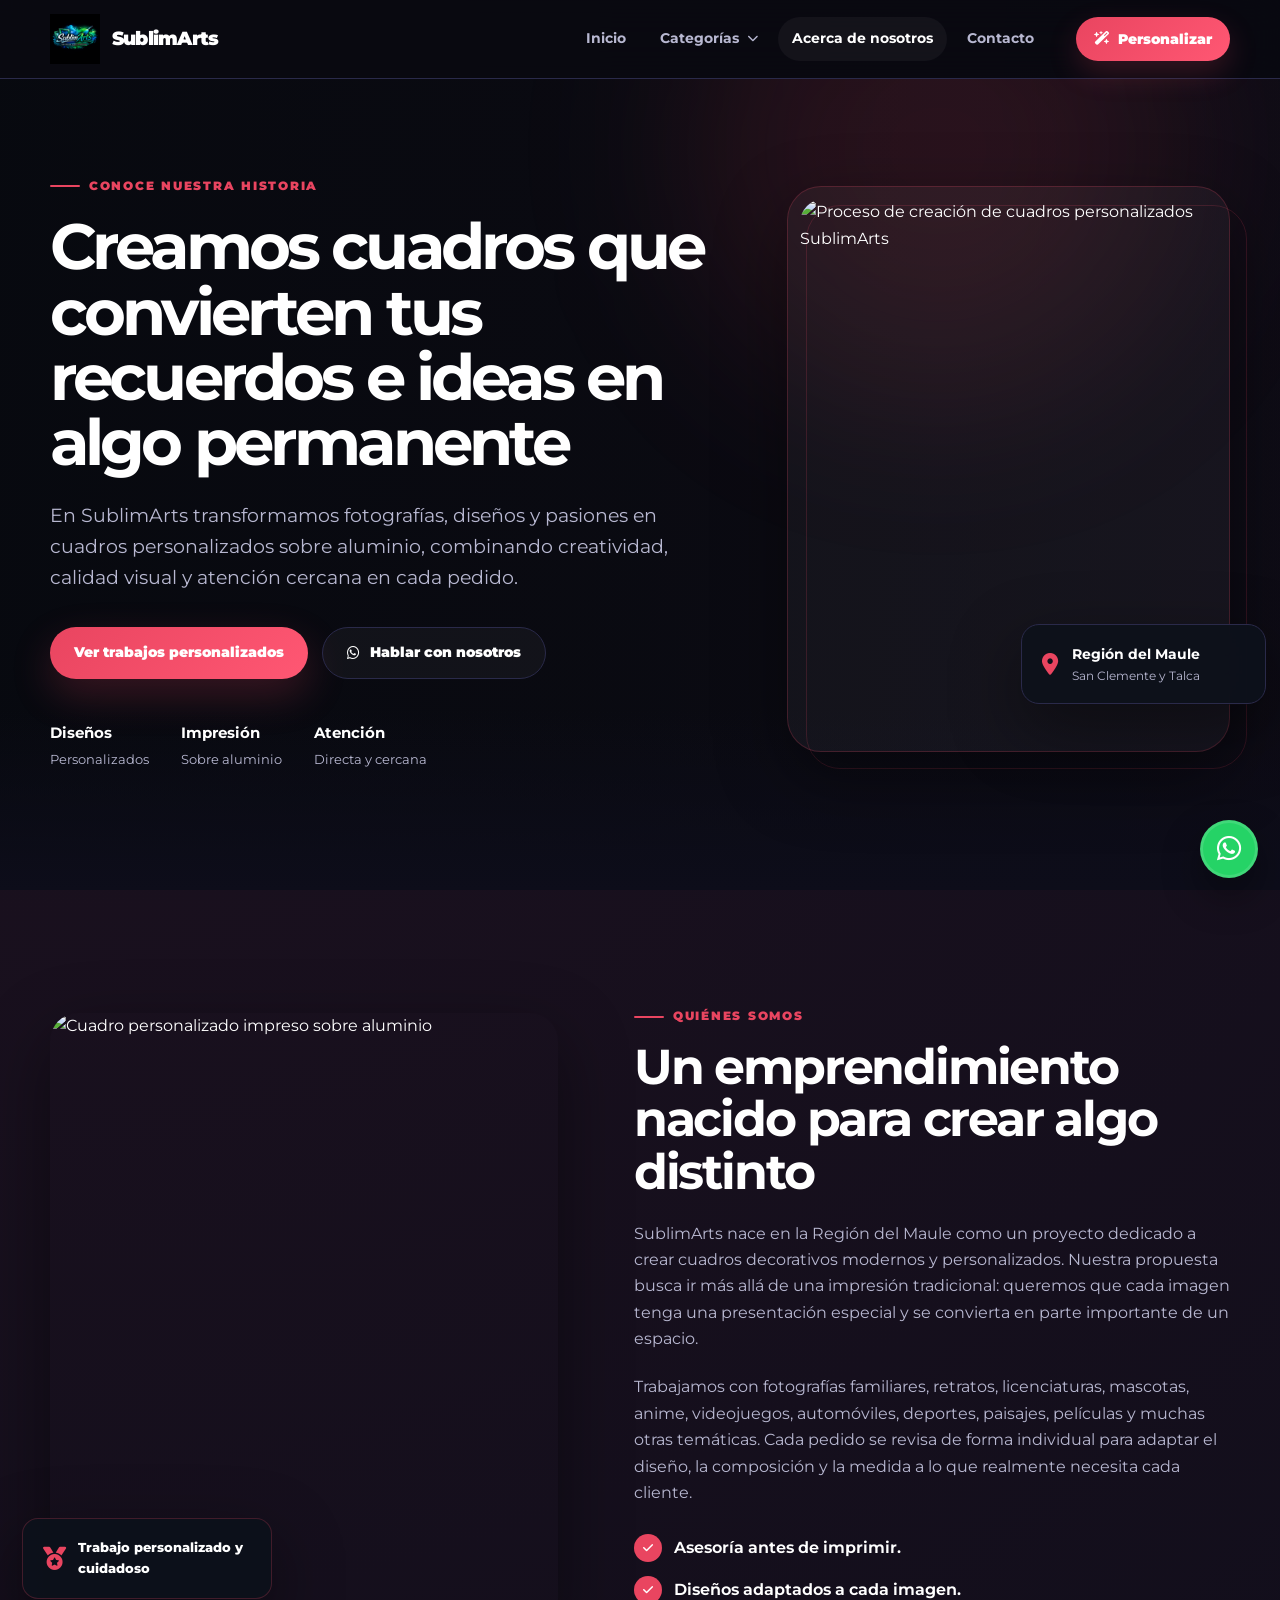
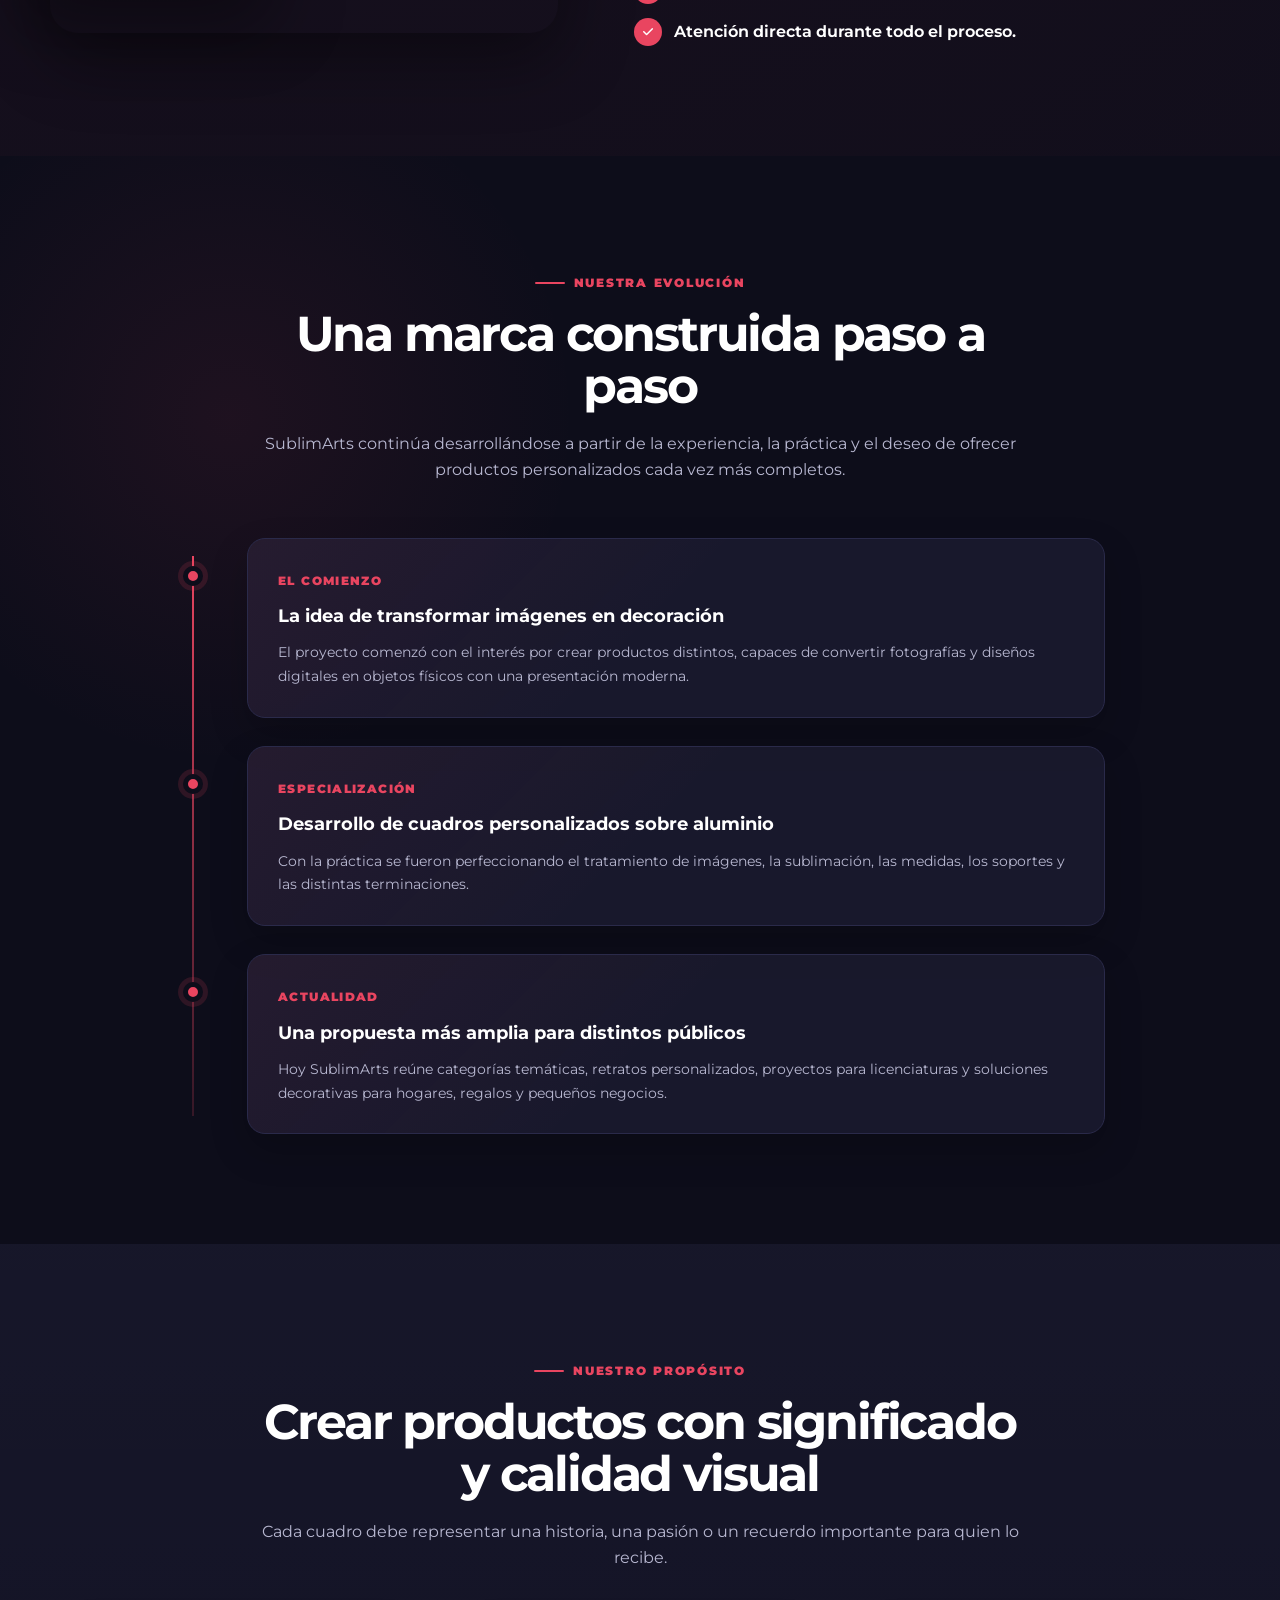
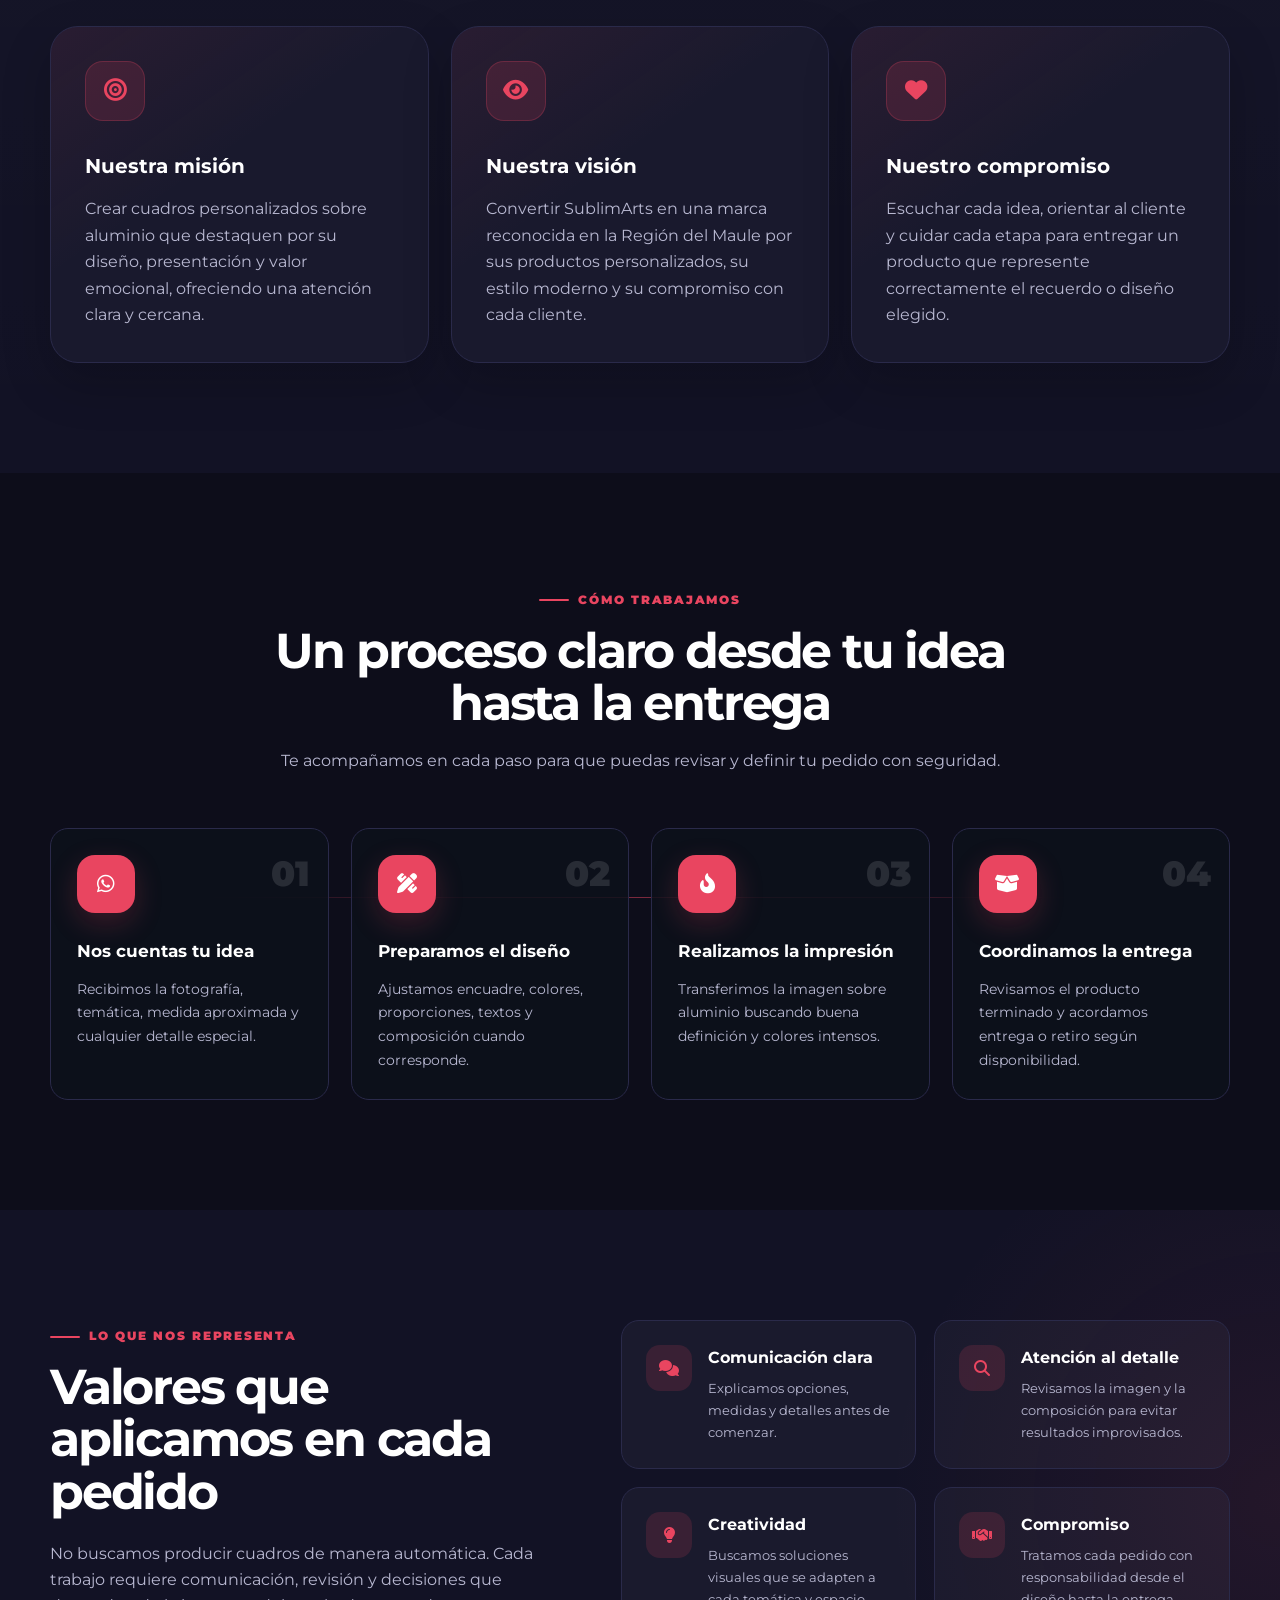
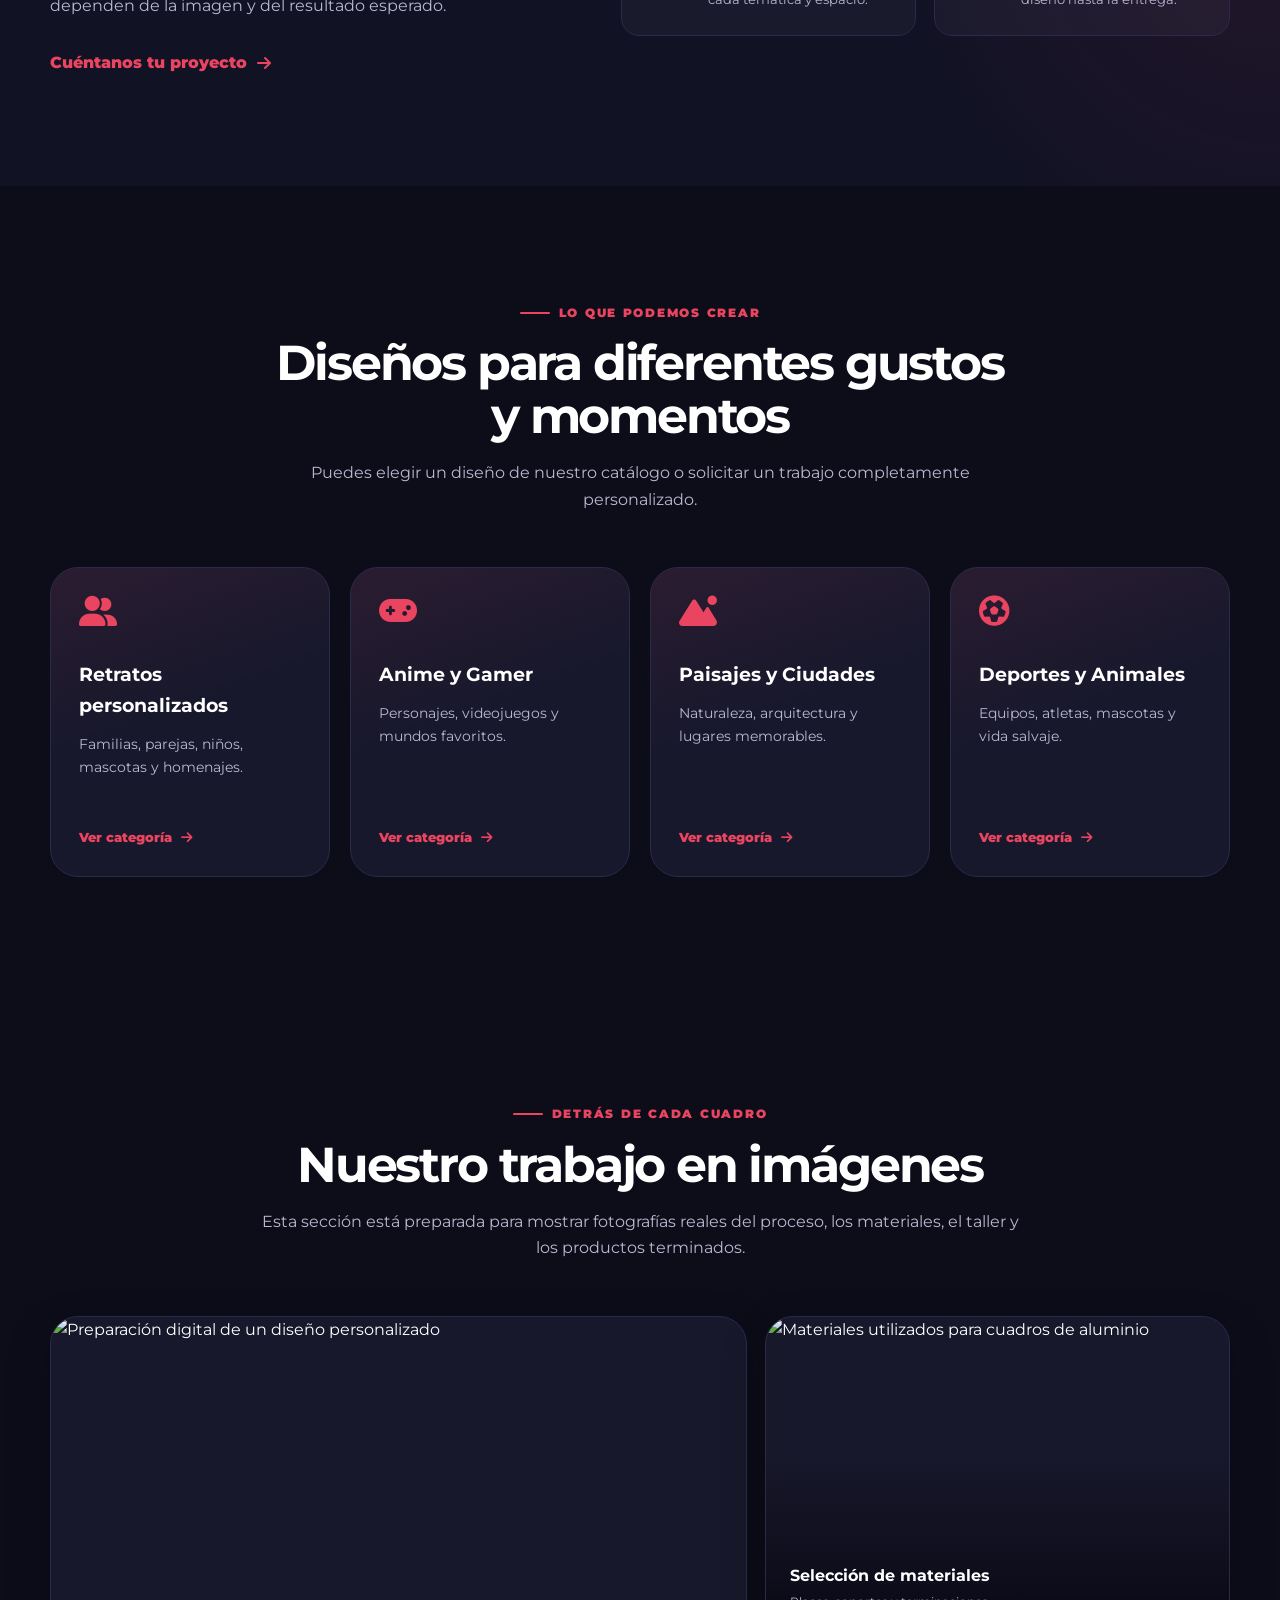
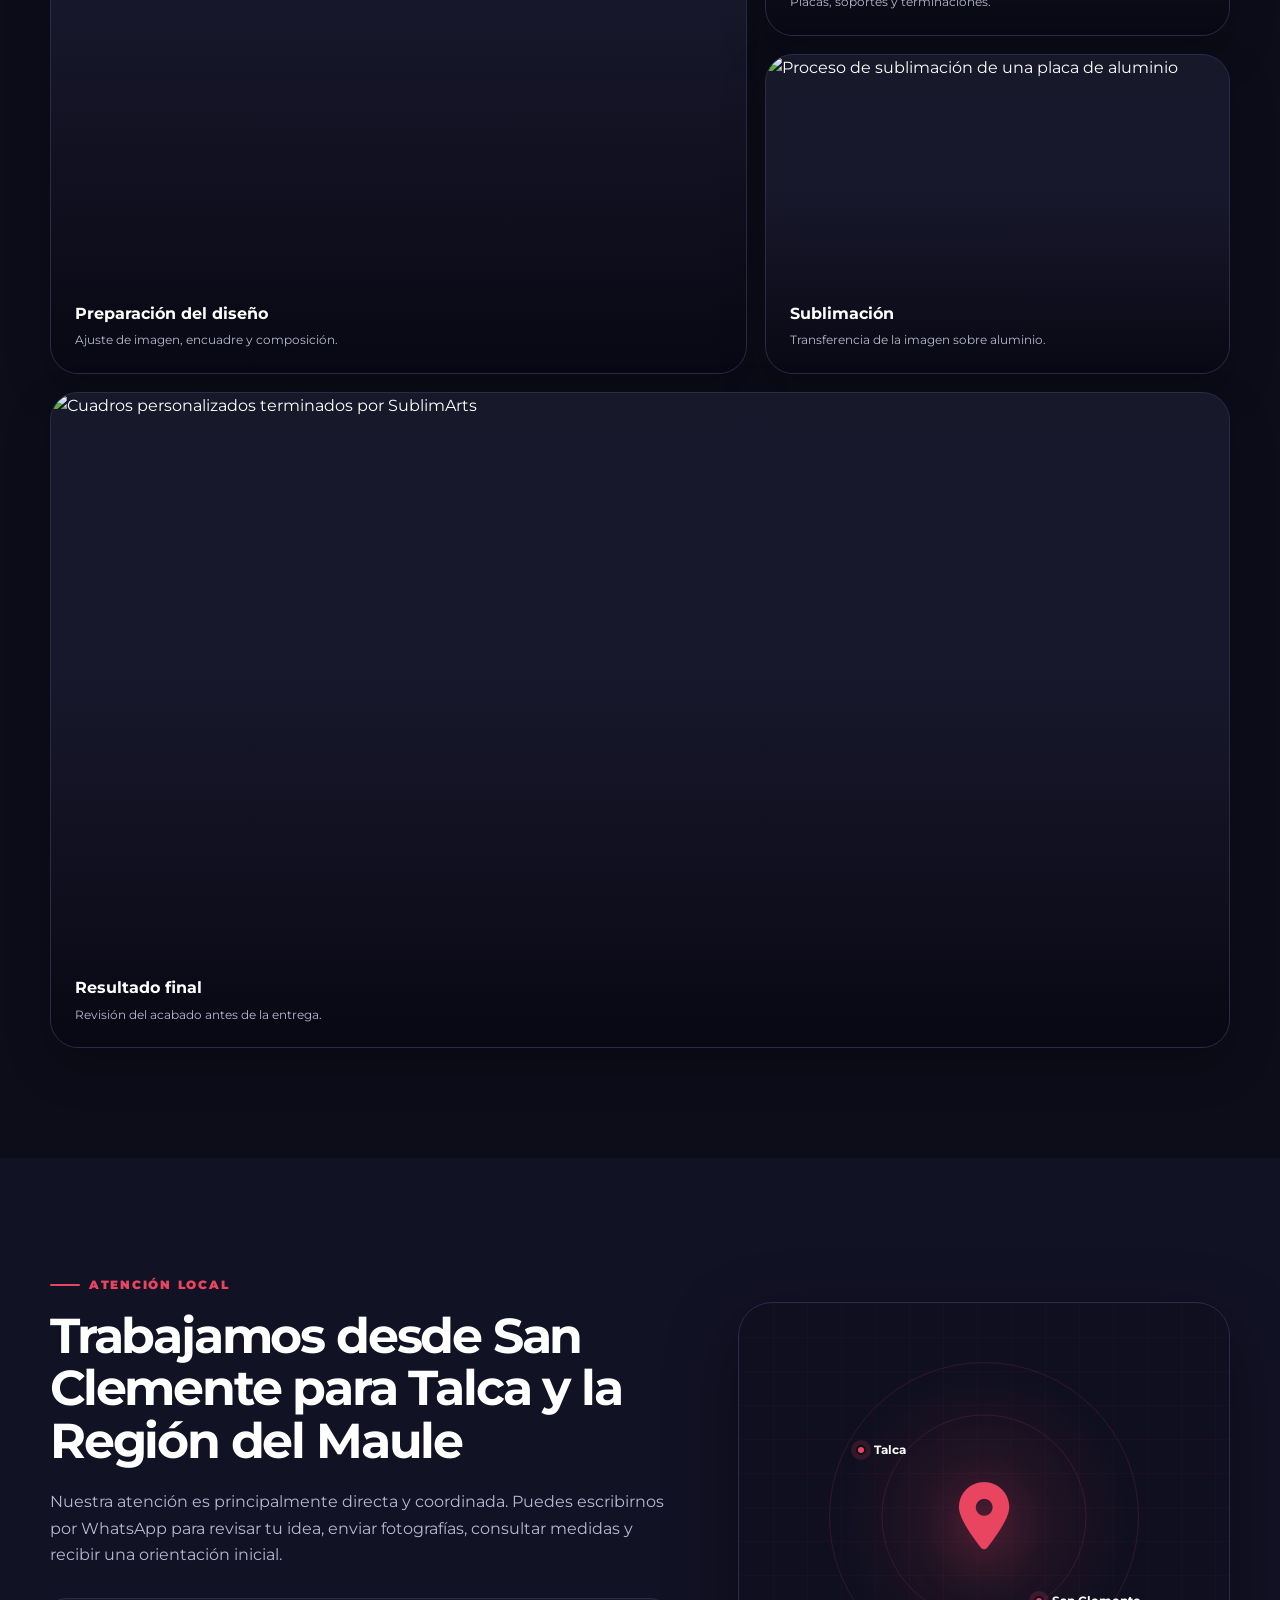
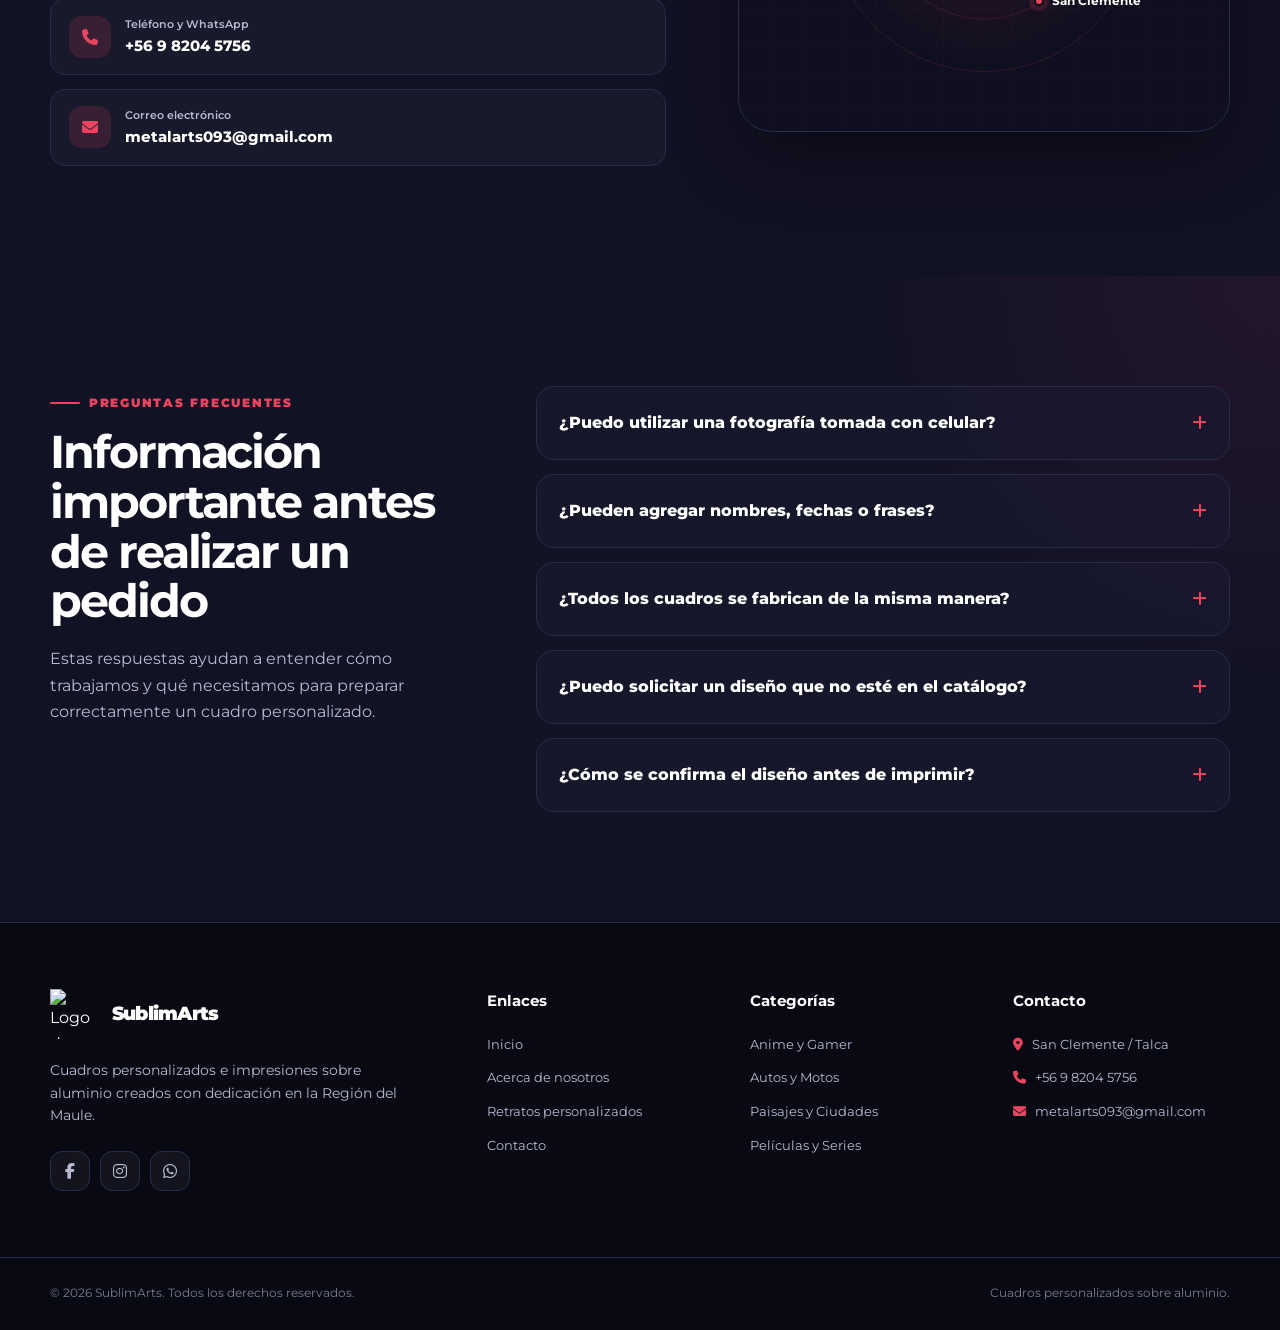
==== commit 4ea770ac: "prueba" ====
--- a/acerca-de-nosotros.html
+++ b/acerca-de-nosotros.html
@@ -51,7 +51,7 @@
                 <a class="logo-contenedor" href="index.html" aria-label="SublimArts, ir al inicio">
                     <img
                         class="logo"
-                        src="img/logo-sublimarts.png"
+                        src="ChatGPT Image 11 mar 2026, 02_12_48 a.m..png"
                         alt="Logo de SublimArts"
                         width="52"
                         height="52"
@@ -75,6 +75,7 @@
                         </button>
 
                         <ul class="submenu" id="categorias-submenu">
+                            <li><a href="index.html">Inicio</a></li>
                             <li><a href="categoria1.html">Anime y Gamer</a></li>
                             <li><a href="autos-motos.html">Autos y Motos</a></li>
                             <li><a href="paisajes-ciudades.html">Paisajes y Ciudades</a></li>
